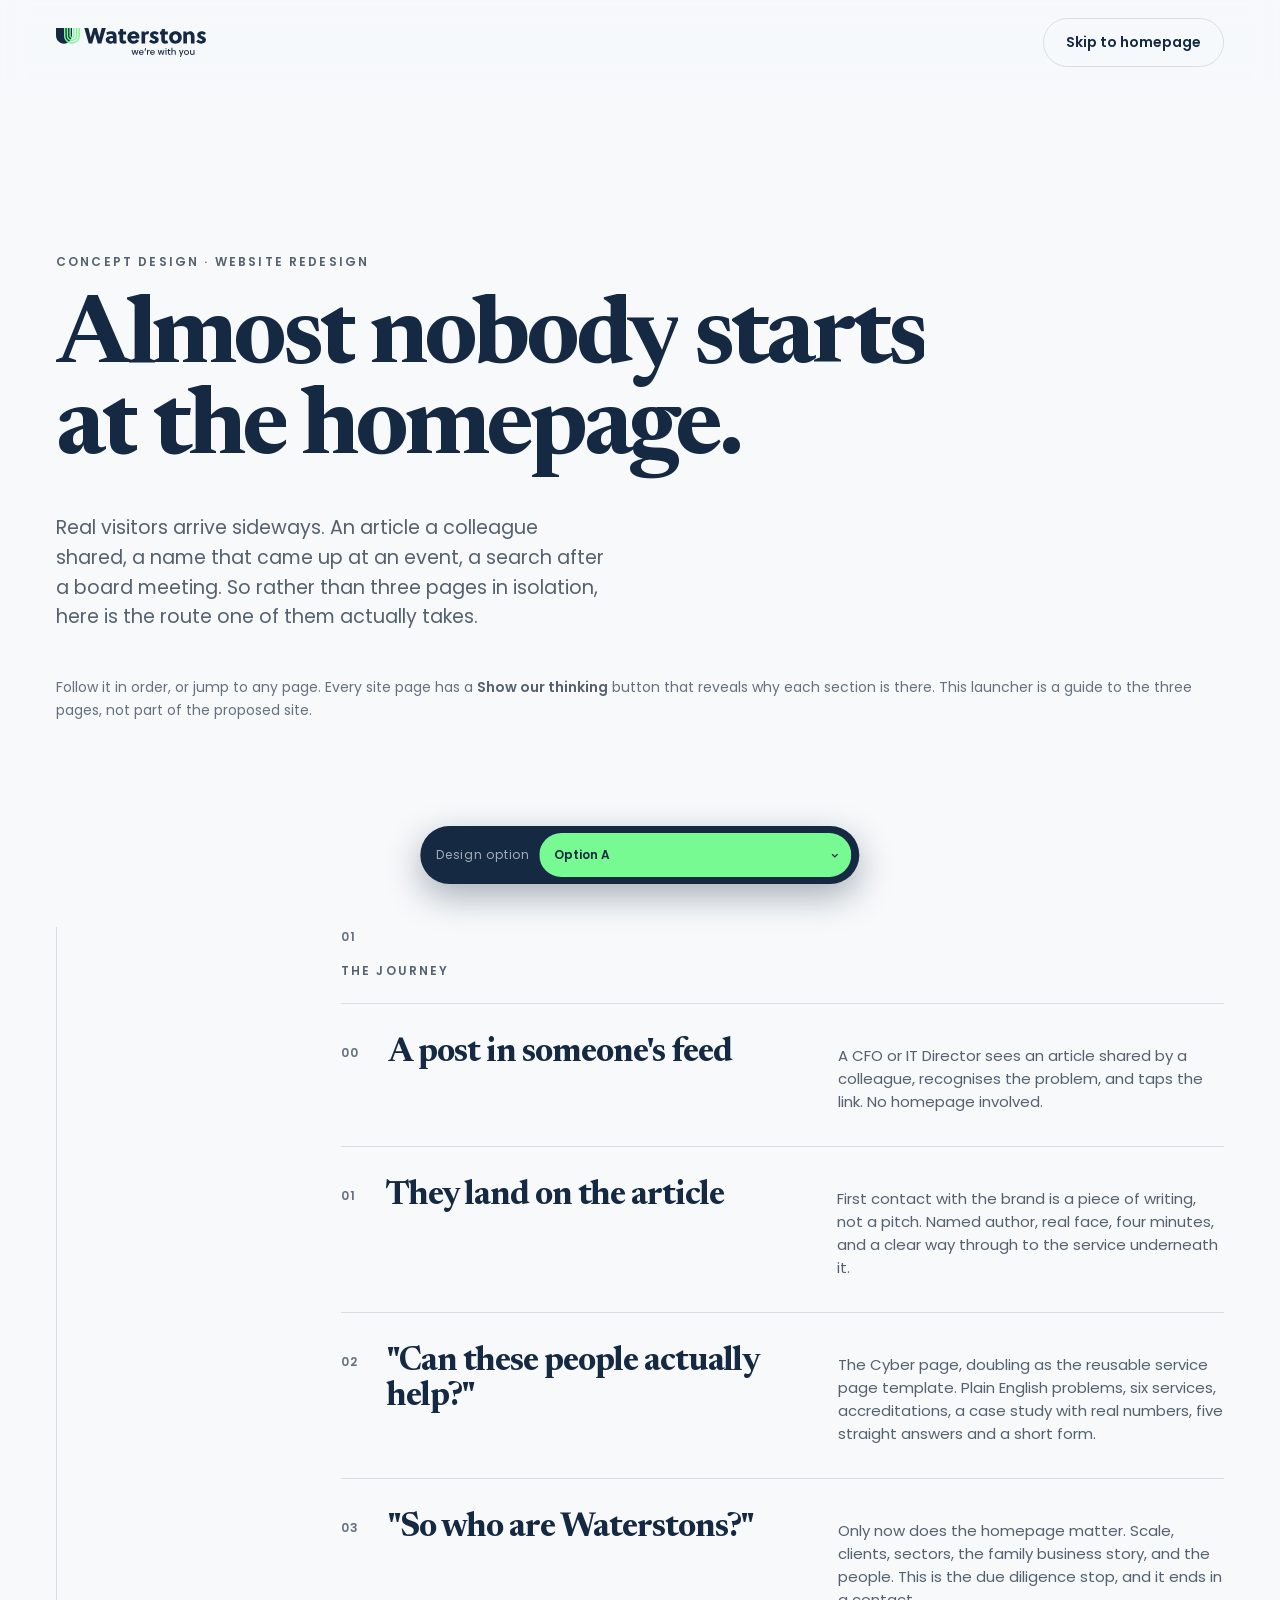
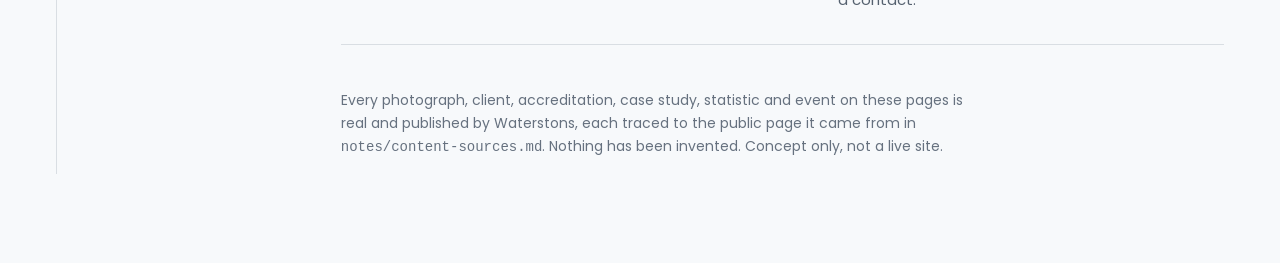
==== index.html @ 2a542367 "Waterstons website concept: two design options with a switcher An indicative concept for waterstons." ====
<!doctype html>
<html lang="en-GB">
<head>
<meta charset="utf-8">
<meta name="viewport" content="width=device-width, initial-scale=1, viewport-fit=cover">
<meta name="robots" content="noindex,nofollow">
<title>Waterstons concept: the visitor journey</title>
<link rel="preload" as="font" type="font/woff2" href="assets/fonts/newsreader-subset.woff2" crossorigin>
<link rel="preload" as="font" type="font/woff2" href="assets/fonts/poppins-400.woff2" crossorigin>
<link rel="stylesheet" href="assets/css/site.css">
<link rel="stylesheet" href="assets/css/switcher.css">
<link rel="icon" href="assets/brand/logo.svg" type="image/svg+xml">
</head>
<body>
<a class="w-skip" href="#main">Skip to the journey</a>

<header class="w-header">
  <div class="w-header__in">
    <span class="w-header__logo"><img src="assets/brand/logo.svg" alt="Waterstons" width="361" height="70"></span>
    <div class="w-header__tools" style="margin-left:auto">
      <a class="w-btn w-btn--ghost w-btn--sm" href="site/index.html"><span class="w-btn__l">Skip to homepage</span></a>
    </div>
  </div>
</header>

<main id="main">
<section class="w-hero">
  <div class="w-wrap">
    <span class="w-eyebrow w-rev">Concept design &middot; website redesign</span>
    <h1 data-words style="max-width:15ch">Almost nobody starts at the homepage.</h1>
    <p class="w-lead w-rev w-rev--d1">Real visitors arrive sideways. An article a colleague shared, a name that came up at an event, a search after a board meeting. So rather than three pages in isolation, here is the route one of them actually takes.</p>
    <p class="w-hero__note w-rev w-rev--d2">Follow it in order, or jump to any page. Every site page has a <b>Show our thinking</b> button that reveals why each section is there. This launcher is a guide to the three pages, not part of the proposed site.</p>
  </div>
</section>

<section class="w-sec w-sec--short">
  <div class="w-wrap">
    <div class="w-offset w-offset--wide">
      <div class="w-offset__rule"></div>
      <div class="w-offset__body">
        <span class="w-num w-rev">01</span>
        <span class="w-eyebrow w-rev">The journey</span>
        <ul class="w-steps" style="margin-top:12px">
          <li class="w-step">
            <a class="w-step__a" href="site/insights/rise-ai-assisted-subject-access-requests.html?journey=1">
              <span class="w-step__n">00</span>
              <span><span class="w-step__t">A post in someone's feed</span><span class="w-step__d">A CFO or IT Director sees an article shared by a colleague, recognises the problem, and taps the link. No homepage involved.</span></span>
            </a>
            <span class="w-step__go" aria-hidden="true"><span class="w-arrow" aria-hidden="true">&rarr;</span></span>
          </li>
          <li class="w-step">
            <a class="w-step__a" href="site/insights/rise-ai-assisted-subject-access-requests.html?journey=1">
              <span class="w-step__n">01</span>
              <span><span class="w-step__t">They land on the article</span><span class="w-step__d">First contact with the brand is a piece of writing, not a pitch. Named author, real face, four minutes, and a clear way through to the service underneath it.</span></span>
            </a>
            <span class="w-step__go" aria-hidden="true"><span class="w-arrow" aria-hidden="true">&rarr;</span></span>
          </li>
          <li class="w-step">
            <a class="w-step__a" href="site/services/cyber.html?journey=1">
              <span class="w-step__n">02</span>
              <span><span class="w-step__t">"Can these people actually help?"</span><span class="w-step__d">The Cyber page, doubling as the reusable service page template. Plain English problems, six services, accreditations, a case study with real numbers, five straight answers and a short form.</span></span>
            </a>
            <span class="w-step__go" aria-hidden="true"><span class="w-arrow" aria-hidden="true">&rarr;</span></span>
          </li>
          <li class="w-step">
            <a class="w-step__a" href="site/index.html?journey=1">
              <span class="w-step__n">03</span>
              <span><span class="w-step__t">"So who are Waterstons?"</span><span class="w-step__d">Only now does the homepage matter. Scale, clients, sectors, the family business story, and the people. This is the due diligence stop, and it ends in a contact.</span></span>
            </a>
            <span class="w-step__go" aria-hidden="true"><span class="w-arrow" aria-hidden="true">&rarr;</span></span>
          </li>
        </ul>
        <p style="margin-top:44px;font-size:14px;color:var(--ink-faint);max-width:70ch">Every photograph, client, accreditation, case study, statistic and event on these pages is real and published by Waterstons, each traced to the public page it came from in <code>notes/content-sources.md</code>. Nothing has been invented. Concept only, not a live site.</p>
      </div>
    </div>
  </div>
</section>
</main>
<script src="assets/js/site.js" defer></script>
<script src="assets/js/switcher.js" data-b-pages="/site/index.html /site/services/cyber.html" defer></script>
</body>
</html>
---- assets/css/site.css ----
/* ============================================================
   Waterstons concept. Design system.
   Structure: one paper ground held for most of the page, sections
   near full height with the content set against a hairline, numbered
   labels, very large display type, dark used once at the end.
   Palette and type are Waterstons.
   Naming: .w-<component>__<element>--<modifier>
   ============================================================ */

/* ---------- Fonts ---------- */
@font-face{font-family:"Poppins";src:url("../fonts/poppins-400.woff2") format("woff2");font-weight:400;font-style:normal;font-display:swap}
@font-face{font-family:"Poppins";src:url("../fonts/poppins-500.woff2") format("woff2");font-weight:500;font-style:normal;font-display:swap}
@font-face{font-family:"Poppins";src:url("../fonts/poppins-600.woff2") format("woff2");font-weight:600;font-style:normal;font-display:swap}
@font-face{font-family:"Poppins";src:url("../fonts/poppins-700.woff2") format("woff2");font-weight:700;font-style:normal;font-display:swap}
@font-face{font-family:"Newsreader";src:url("../fonts/newsreader-subset.woff2") format("woff2");font-weight:600 700;font-style:normal;font-display:swap}
@font-face{font-family:"Poppins Fallback";src:local("Arial"),local("Helvetica Neue"),local("Helvetica");
  size-adjust:105.6%;ascent-override:99.4%;descent-override:33.1%;line-gap-override:9.5%}
@font-face{font-family:"Newsreader Fallback";src:local("Times New Roman"),local("Georgia");
  size-adjust:95.1%;ascent-override:77.3%;descent-override:27.9%;line-gap-override:0%}

/* ---------- Tokens ---------- */
:root{
  --navy:#152943;
  --navy-deep:#0f1f34;
  --navy-card:#1b3455;
  --green:#78fa93;
  --paper:#f7f9fb;
  --white:#fff;
  --ink:#152943;
  --ink-mute:#55616f;
  --ink-faint:#66717f;   /* AA on paper at 4.70, the lightest tier that still passes */
  --on-dark:#c9d2dc;
  --on-dark-mute:#a3adb8;
  --rule:rgba(21,41,67,.13);
  --rule-light:rgba(247,249,251,.16);

  --font-display:"le-monde-livre-std","Newsreader","Newsreader Fallback",Georgia,serif;
  --font-body:"urbane","Poppins","Poppins Fallback",system-ui,-apple-system,sans-serif;

  --container:1360px;
  --gutter:clamp(1.5rem,4.5vw,56px);
  --ease:cubic-bezier(.16,1,.3,1);
  --shield:url("data:image/svg+xml,%3Csvg xmlns='http://www.w3.org/2000/svg' viewBox='0 0 181 181'%3E%3Cpath d='M0 0h181v90.5a90.5 90.5 0 0 1-181 0z' fill='%23000'/%3E%3C/svg%3E");
}

/* ---------- Base ---------- */
*,*::before,*::after{box-sizing:border-box}
html{-webkit-text-size-adjust:100%;scroll-behavior:smooth}
body{margin:0;background:var(--paper);color:var(--ink);font-family:var(--font-body);
  font-size:17px;line-height:1.65;font-weight:400;-webkit-font-smoothing:antialiased;
  overflow-x:hidden}
img,svg,video{max-width:100%;height:auto;display:block}
p{margin:0 0 1.1em}
a{color:inherit}
ul,ol{margin:0 0 1.1em;padding-left:1.1em}
li{margin-bottom:.35em}
:focus-visible{outline:2px solid var(--ink);outline-offset:3px;border-radius:2px}
.w-band--navy :focus-visible,.w-footer :focus-visible{outline-color:var(--green)}

.w-skip{position:absolute;left:0;top:0;transform:translateY(-130%);z-index:300;
  background:var(--navy);color:#fff;padding:.9rem 1.4rem;font-weight:600;text-decoration:none}
.w-skip:focus{transform:translateY(0)}

/* ---------- Type ---------- */
h1,h2,h3{font-family:var(--font-display);font-weight:700;margin:0 0 .5em}
.w-display,h1{font-size:clamp(3.2rem,7.6vw,7.6rem);line-height:.93;letter-spacing:-.042em}
h2{font-size:clamp(2rem,3.7vw,3.4rem);line-height:1.04;letter-spacing:-.032em}
h3{font-size:clamp(1.15rem,1.6vw,1.4rem);line-height:1.2;letter-spacing:-.018em}
.w-lead{font-size:1.2rem;line-height:1.55;color:var(--ink-mute);max-width:46ch}
.w-band--navy .w-lead,.w-footer .w-lead{color:var(--on-dark-mute)}

.w-eyebrow{display:block;font-family:var(--font-body);font-size:12px;font-weight:600;
  letter-spacing:.18em;text-transform:uppercase;color:var(--ink-mute);margin:0 0 22px}
.w-num{display:block;font-family:var(--font-body);font-size:12px;font-weight:600;
  letter-spacing:.14em;color:var(--ink-faint);margin:0 0 14px}
.w-band--navy .w-eyebrow{color:var(--green)}
.w-band--navy .w-num{color:var(--on-dark-mute)}

/* ---------- Layout ---------- */
.w-wrap{width:100%;max-width:var(--container);margin-inline:auto;
  padding-inline:var(--gutter)}
/* Every section is close to a full screen with its content vertically centred,
   which is where the calm comes from. */
.w-sec{position:relative;display:flex;flex-direction:column;justify-content:center;
  min-height:84vh;padding-block:72px}
.w-sec--short{min-height:0;padding-block:clamp(3.5rem,7vw,6rem)}
.w-band--navy{background:var(--navy);color:var(--white)}
.w-band--navy h1,.w-band--navy h2,.w-band--navy h3{color:var(--white)}

/* content sits right of a hairline, the left column stays empty on purpose */
.w-offset{display:grid;grid-template-columns:minmax(0,1fr);gap:0}
.w-offset__body{max-width:62ch}
@media (min-width:1000px){
  .w-offset{grid-template-columns:minmax(0,.42fr) minmax(0,.58fr)}
  /* sections carrying a list or a table need more measure to breathe */
  .w-offset--wide{grid-template-columns:minmax(0,.2fr) minmax(0,.8fr)}
  .w-offset--wide .w-offset__body{max-width:none}
  .w-offset__rule{border-left:1px solid var(--rule)}
  .w-band--navy .w-offset__rule{border-left-color:var(--rule-light)}
  .w-offset__body{padding-left:clamp(2rem,4vw,64px)}
}
.w-rule{border:0;border-top:1px solid var(--rule);margin:0}
.w-band--navy .w-rule{border-top-color:var(--rule-light)}

/* ---------- Header ---------- */
.w-header{position:sticky;top:0;z-index:100;background:rgba(247,249,251,.9);
  backdrop-filter:saturate(180%) blur(12px);border-bottom:1px solid transparent;
  transition:border-color .3s var(--ease)}
.w-header.is-stuck{border-bottom-color:var(--rule)}
.w-header__in{max-width:var(--container);margin-inline:auto;padding:18px var(--gutter);
  display:flex;align-items:center;gap:clamp(1rem,3vw,2.5rem)}
.w-header__logo{flex:none;width:150px;display:flex;align-items:center;min-height:44px}
.w-nav{display:flex;align-items:center;gap:clamp(1rem,2vw,1.9rem);margin-left:auto}
.w-nav__link{position:relative;font-size:15px;font-weight:500;text-decoration:none;
  padding:.35rem 0;white-space:nowrap;color:var(--ink-mute);transition:color .3s var(--ease)}
.w-nav__link:hover,.w-nav__link[aria-current="page"]{color:var(--ink)}
.w-header__tools{display:flex;align-items:center;gap:.4rem;flex:none}
.w-icon{display:inline-flex;align-items:center;justify-content:center;gap:.3rem;
  min-width:44px;min-height:44px;padding:0 .6rem;border-radius:999px;cursor:pointer;
  border:1px solid transparent;background:transparent;font:inherit;font-size:14px;
  font-weight:500;color:var(--ink-mute);transition:color .25s var(--ease)}
.w-icon:hover{color:var(--ink)}

/* ---------- Buttons ---------- */
.w-btn{position:relative;display:inline-flex;align-items:center;gap:10px;
  padding:15px 28px;min-height:52px;border-radius:999px;border:1px solid transparent;
  font-family:var(--font-body);font-size:15px;font-weight:600;text-decoration:none;
  cursor:pointer;white-space:nowrap;overflow:hidden;isolation:isolate;will-change:transform;
  transition:color .35s var(--ease),border-color .35s var(--ease),transform .4s var(--ease)}
.w-btn .w-btn__l{position:relative;z-index:1;display:inline-flex;align-items:center;gap:10px}
.w-btn::before{content:"";position:absolute;inset:0;z-index:0;transform:scaleY(0);
  transform-origin:bottom;transition:transform .45s var(--ease)}
.w-btn:hover::before{transform:scaleY(1);transform-origin:top}
.w-btn--primary{background:var(--navy);color:#fff}
.w-btn--primary::before{background:var(--green)}
.w-btn--primary:hover{color:var(--navy)}
.w-btn--green{background:var(--green);color:var(--navy)}
.w-btn--green::before{background:var(--white)}
.w-btn--ghost{background:transparent;border-color:var(--rule);color:var(--ink)}
.w-btn--ghost:hover{border-color:var(--ink)}
.w-band--navy .w-btn--ghost{border-color:var(--rule-light);color:#fff}
.w-band--navy .w-btn--ghost:hover{border-color:#fff}
.w-btn--sm{min-height:44px;padding:12px 22px;font-size:14px}
.w-btn .w-arrow{transition:transform .35s var(--ease)}
.w-btn:hover .w-arrow{transform:translateX(4px)}

.w-link{position:relative;display:inline-flex;align-items:center;gap:8px;min-height:24px;
  font-weight:600;font-size:15px;text-decoration:none;padding-bottom:3px;
  border-bottom:1px solid var(--rule);transition:border-color .35s var(--ease)}
.w-link:hover{border-bottom-color:var(--ink)}
.w-band--navy .w-link{border-bottom-color:var(--rule-light)}
.w-band--navy .w-link:hover{border-bottom-color:var(--green)}
.w-link svg{transition:transform .35s var(--ease)}
.w-link:hover svg{transform:translateX(4px)}

/* ---------- Hero ---------- */
.w-hero{position:relative;padding-top:clamp(84px,13vw,170px);padding-bottom:clamp(60px,9vw,120px)}
.w-hero h1{margin-bottom:38px;max-width:18ch}
/* the rotating line sets its own measure, so it is never clipped mid phrase */
.w-hero h1:has(.w-rot){max-width:none}
.w-hero .w-lead{margin-bottom:34px}
.w-hero__ctas{display:flex;flex-wrap:wrap;gap:12px}
.w-hero__note{margin:44px 0 0;font-size:14px;color:var(--ink-faint)}
.w-hero__note b{font-weight:600;color:var(--ink-mute)}

/* ---------- Media ---------- */
.w-media img{width:100%;object-fit:cover}
.w-media--wide img{aspect-ratio:21/9}
.w-media--4x3 img{aspect-ratio:4/3}
.w-media--16x9 img{aspect-ratio:16/9}
.w-shield img{aspect-ratio:1;-webkit-mask-image:var(--shield);mask-image:var(--shield);
  -webkit-mask-size:contain;mask-size:contain;-webkit-mask-repeat:no-repeat;
  mask-repeat:no-repeat;-webkit-mask-position:center;mask-position:center}

/* ---------- Data rows, the list pattern ---------- */
.w-rows{width:100%;border-collapse:collapse;table-layout:fixed}
@media (max-width:699px){
  /* a three column table is the wrong shape on a phone, so each row stacks */
  .w-rows,.w-rows tbody,.w-rows tr,.w-rows td{display:block;width:100%}
  .w-rows thead{position:absolute;width:1px;height:1px;overflow:hidden;clip:rect(0 0 0 0)}
  .w-rows tr{border-top:1px solid var(--rule);padding:18px 0}
  .w-rows td{border:0;padding:0 0 6px}
  .w-rows td:last-child{padding-bottom:0}
}
.w-rows__head{font-size:11px;font-weight:600;letter-spacing:.16em;text-transform:uppercase;
  color:var(--ink-faint);text-align:left;padding:0 20px 14px 0;font-family:var(--font-body)}
.w-rows td{padding:20px 20px 20px 0;border-top:1px solid var(--rule);vertical-align:top;
  font-size:15px;line-height:1.45}
.w-rows__k{font-weight:600}
.w-rows__a{color:var(--ink-mute)}
.w-band--navy .w-rows td{border-top-color:var(--rule-light)}
.w-band--navy .w-rows__a{color:var(--on-dark-mute)}
.w-band--navy .w-rows__head{color:var(--on-dark-mute)}

/* ---------- Editorial list ---------- */
.w-list{list-style:none;margin:0;padding:0;border-top:1px solid var(--rule)}
.w-list__row{position:relative;margin:0;border-bottom:1px solid var(--rule)}
.w-list__a{display:grid;grid-template-columns:auto minmax(0,1fr);gap:4px 28px;
  align-items:start;padding:30px 0;text-decoration:none;
  transition:padding-left .55s var(--ease)}
.w-list__row:hover .w-list__a{padding-left:14px}
.w-list__n{font-family:var(--font-body);font-size:12px;font-weight:600;letter-spacing:.14em;
  color:var(--ink-faint);padding-top:.7em}
.w-list__t{display:block;font-family:var(--font-display);font-weight:700;
  font-size:clamp(1.4rem,2.6vw,2.1rem);line-height:1.08;letter-spacing:-.03em;margin:0}
.w-list__d{display:block;font-size:15px;line-height:1.55;color:var(--ink-mute);
  max-width:56ch;margin:10px 0 0}
.w-list__go{position:absolute;right:0;top:50%;transform:translateY(-50%) translateX(-6px);
  opacity:0;transition:opacity .35s var(--ease),transform .45s var(--ease);color:var(--ink-mute)}
.w-list__row:hover .w-list__go{opacity:1;transform:translateY(-50%)}
@media (min-width:1000px){
  .w-list__a > span:last-child{display:grid;grid-template-columns:minmax(0,1fr) minmax(0,1fr);
    gap:0 clamp(2.5rem,5vw,72px);align-items:baseline}
  .w-list__d{margin-top:0}
}

/* ---------- Stats ---------- */
.w-stats{display:grid;grid-template-columns:repeat(2,1fr);gap:36px 28px;
  border-top:1px solid var(--rule);padding-top:34px}
.w-band--navy .w-stats{border-top-color:var(--rule-light)}
.w-stat__n{display:block;font-family:var(--font-display);font-weight:700;line-height:.9;
  font-size:clamp(2.4rem,4.4vw,3.6rem);letter-spacing:-.04em;margin-bottom:10px;
  font-variant-numeric:tabular-nums}
.w-stat__l{font-size:14px;line-height:1.45;color:var(--ink-mute);margin:0;max-width:26ch}
.w-band--navy .w-stat__l{color:var(--on-dark-mute)}

/* ---------- Cards ---------- */
.w-cards{display:grid;gap:1px;grid-template-columns:1fr;list-style:none;margin:0;padding:0;
  border-top:1px solid var(--rule)}
.w-card{position:relative;margin:0;padding:30px 0;border-bottom:1px solid var(--rule);
  display:flex;flex-direction:column;gap:8px;transition:padding-left .55s var(--ease)}
.w-card:hover{padding-left:14px}
.w-card p{color:var(--ink-mute);margin:0;font-size:15px;line-height:1.55}
.w-card__tag{font-size:11px;font-weight:600;letter-spacing:.16em;text-transform:uppercase;
  color:var(--ink-faint)}
.w-card__a{text-decoration:none}
.w-card__a::after{content:"";position:absolute;inset:0}
.w-card__foot{margin-top:6px}
.w-band--navy .w-cards,.w-band--navy .w-card{border-color:var(--rule-light)}
.w-band--navy .w-card p{color:var(--on-dark-mute)}
.w-band--navy .w-card__tag{color:var(--green)}
@media (min-width:860px){
  .w-cards--3{grid-template-columns:repeat(3,1fr);gap:0 clamp(1.5rem,3vw,40px);border-top:0}
  .w-cards--3 .w-card{border-top:1px solid var(--rule);border-bottom:0;padding:26px 0 0}
  .w-cards--3 .w-card:hover{padding-left:0}
  .w-band--navy .w-cards--3 .w-card{border-top-color:var(--rule-light)}
}

/* ---------- Quote ---------- */
.w-quote{margin:0}
.w-quote__t{font-family:var(--font-display);font-weight:700;letter-spacing:-.03em;
  font-size:clamp(1.5rem,3.1vw,2.6rem);line-height:1.12;margin:0 0 26px}
.w-quote__c{font-style:normal;font-size:14px;line-height:1.5}
.w-quote__c b{display:block;font-weight:600;font-size:15px}
.w-quote__c span{color:var(--ink-mute)}
.w-band--navy .w-quote__c span{color:var(--on-dark-mute)}

/* ---------- Logos ---------- */
.w-logos{display:grid;grid-template-columns:repeat(3,1fr);gap:28px 32px;align-items:center;
  list-style:none;margin:0;padding:0}
.w-logos li{margin:0}
.w-logos img{width:auto;height:auto;max-height:34px;max-width:100%;object-fit:contain;
  opacity:.62;transition:opacity .35s var(--ease)}
.w-logos li:hover img{opacity:1}
@media (min-width:860px){.w-logos{grid-template-columns:repeat(5,1fr)}}
.w-band--navy .w-logos img{background:#fff;padding:9px 14px;border-radius:6px;
  box-sizing:content-box;opacity:.92;max-height:26px}

/* ---------- Accreditations ---------- */
.w-accs{display:grid;gap:1px;grid-template-columns:repeat(2,1fr);list-style:none;margin:0;
  padding:0;background:var(--rule);border:1px solid var(--rule)}
.w-accs li{margin:0;background:var(--paper)}
.w-accs img{width:100%;height:auto;aspect-ratio:300/180;object-fit:contain;mix-blend-mode:multiply}
@media (min-width:640px){.w-accs{grid-template-columns:repeat(3,1fr)}}
@media (min-width:1000px){.w-accs{grid-template-columns:repeat(5,1fr)}}

/* ---------- Video facade ---------- */
.w-video{position:relative;overflow:hidden;background:var(--navy)}
.w-video img{width:100%;aspect-ratio:16/9;object-fit:cover;transition:transform .9s var(--ease)}
.w-video:hover img{transform:scale(1.03)}
.w-video__b{position:absolute;inset:0;display:flex;flex-direction:column;align-items:center;
  justify-content:center;gap:14px;border:0;cursor:pointer;color:#fff;font:inherit;
  font-weight:600;font-size:15px;text-align:center;padding:24px;
  background:linear-gradient(180deg,rgba(15,31,52,.1),rgba(15,31,52,.55))}
.w-video__p{width:66px;height:66px;border-radius:50%;background:var(--green);display:grid;
  place-items:center;transition:transform .45s var(--ease)}
.w-video__b:hover .w-video__p{transform:scale(1.08)}
.w-video__p svg{fill:var(--navy);margin-left:3px}
.w-video__m{font-size:13px;font-weight:400;opacity:.9}

/* ---------- Accordion ---------- */
.w-acc{border-top:1px solid var(--rule)}
.w-acc__i{border-bottom:1px solid var(--rule)}
.w-acc__b{display:flex;align-items:flex-start;justify-content:space-between;gap:24px;
  width:100%;min-height:52px;padding:26px 0;background:none;border:0;cursor:pointer;
  font-family:var(--font-display);font-weight:700;letter-spacing:-.022em;
  font-size:clamp(1.05rem,1.7vw,1.35rem);line-height:1.25;color:inherit;text-align:left;
  transition:color .3s var(--ease)}
.w-acc__b:hover{color:var(--ink-mute)}
.w-acc__ic{flex:none;width:26px;height:26px;border-radius:50%;border:1px solid var(--rule);
  display:grid;place-items:center;margin-top:2px;transition:transform .45s var(--ease),
  background-color .3s var(--ease),border-color .3s var(--ease)}
.w-acc__b:hover .w-acc__ic{background:var(--green);border-color:var(--green)}
.w-acc__b[aria-expanded="true"] .w-acc__ic{transform:rotate(135deg);background:var(--green);
  border-color:var(--green)}
.w-acc__ic svg{stroke:var(--ink);stroke-width:2}
.w-acc__p{padding:0 0 26px;max-width:66ch;color:var(--ink-mute);font-size:15px;line-height:1.65}
.w-acc__p p:last-child{margin-bottom:0}
.w-acc__p[hidden]{display:none}

/* ---------- Tabs ---------- */
.w-tabs{display:flex;flex-wrap:wrap;gap:8px;list-style:none;margin:0 0 34px;padding:0}
.w-tab{min-height:44px;padding:11px 20px;border-radius:999px;cursor:pointer;
  border:1px solid var(--rule);background:transparent;color:var(--ink-mute);font:inherit;
  font-size:14px;font-weight:500;transition:color .3s var(--ease),border-color .3s var(--ease)}
.w-tab:hover{color:var(--ink);border-color:var(--ink)}
.w-tab[aria-selected="true"]{background:var(--navy);color:#fff;border-color:var(--navy)}
.w-tabp[hidden]{display:none}
.w-tabp{font-size:1.15rem;line-height:1.55;max-width:56ch;color:var(--ink-mute)}

/* ---------- Forms ---------- */
.w-form{display:grid;gap:18px;max-width:520px}
.w-row{display:grid;gap:18px;grid-template-columns:1fr}
.w-field{display:flex;flex-direction:column;gap:8px}
.w-field label{font-size:12px;font-weight:600;letter-spacing:.1em;text-transform:uppercase;
  color:var(--ink-mute)}
.w-field input,.w-field textarea{font:inherit;font-size:16px;padding:14px 0;min-height:50px;
  border:0;border-bottom:1px solid var(--rule);background:transparent;color:var(--ink);
  border-radius:0;transition:border-color .3s var(--ease)}
.w-field input:focus-visible,.w-field textarea:focus-visible{outline:2px solid var(--ink);
  outline-offset:3px;border-bottom-color:var(--ink)}
.w-band--navy .w-field input:focus-visible,.w-band--navy .w-field textarea:focus-visible{outline-color:var(--green)}
.w-field textarea{min-height:110px;resize:vertical}
.w-hint,.w-note{font-size:13px;color:var(--ink-faint);margin:0}
.w-hp{position:absolute;left:-9999px;width:1px;height:1px;overflow:hidden}
.w-topics{display:flex;flex-wrap:wrap;gap:8px;margin:0;padding:0;border:0}
.w-topics legend{font-size:12px;font-weight:600;letter-spacing:.1em;text-transform:uppercase;
  color:var(--ink-mute);margin-bottom:12px;padding:0}
.w-topic{position:relative}
.w-topic input{position:absolute;opacity:0;width:100%;height:100%;margin:0;cursor:pointer}
.w-topic span{display:inline-flex;align-items:center;min-height:44px;padding:10px 18px;
  border:1px solid var(--rule);border-radius:999px;font-size:14px;
  transition:background-color .25s var(--ease),border-color .25s var(--ease)}
.w-topic input:checked + span{background:var(--navy);color:#fff;border-color:var(--navy)}
.w-topic input:focus-visible + span{outline:2px solid var(--green);outline-offset:3px}
.w-band--navy .w-field input,.w-band--navy .w-field textarea{color:#fff;
  border-bottom-color:var(--rule-light)}
.w-band--navy .w-field input:focus,.w-band--navy .w-field textarea:focus{border-bottom-color:var(--green)}
.w-band--navy .w-field label,.w-band--navy .w-topics legend{color:var(--on-dark-mute)}
.w-band--navy .w-hint,.w-band--navy .w-note{color:var(--on-dark-mute)}
.w-band--navy .w-topic span{border-color:var(--rule-light)}
.w-band--navy .w-topic input:checked + span{background:var(--green);color:var(--navy);
  border-color:var(--green)}

/* ---------- Breadcrumb and article ---------- */
.w-crumb{font-size:13px;color:var(--ink-faint);padding-block:20px}
.w-crumb ol{display:flex;flex-wrap:wrap;gap:8px;list-style:none;margin:0;padding:0}
.w-crumb li::after{content:"/";margin-left:8px;color:var(--rule)}
.w-crumb li:last-child::after{content:none}
.w-crumb a{color:var(--ink-faint);text-decoration:none;display:inline-flex;align-items:center;min-height:24px}
.w-crumb a:hover{color:var(--ink)}

.w-article{max-width:66ch}
.w-article p,.w-article ul{font-size:1.08rem;line-height:1.72;color:var(--ink-mute)}
.w-article h2{font-size:clamp(1.5rem,2.6vw,2rem);margin-top:1.9em;margin-bottom:.55em;color:var(--ink)}
.w-meta{display:flex;flex-wrap:wrap;align-items:center;gap:20px 34px;padding:24px 0;
  border-block:1px solid var(--rule)}
.w-author{display:flex;align-items:center;gap:14px}
.w-author img{width:46px;height:46px;border-radius:50%;flex:none}
.w-author b{display:block;font-size:15px;font-weight:600}
.w-author span{font-size:13px;color:var(--ink-faint)}
.w-facts{display:flex;gap:20px;font-size:13px;color:var(--ink-faint);align-items:center;
  flex-wrap:wrap;margin-left:auto}
.w-share{display:flex;gap:6px}
.w-share a{display:grid;place-items:center;width:44px;height:44px;border-radius:50%;
  border:1px solid var(--rule);color:var(--ink-mute);transition:color .3s var(--ease),border-color .3s var(--ease)}
.w-share a:hover{color:var(--ink);border-color:var(--ink)}
.w-pull{margin:2.2em 0;padding:0;border:0}
.w-pull p{font-family:var(--font-display);font-weight:700;letter-spacing:-.03em;
  font-size:clamp(1.4rem,2.6vw,2rem);line-height:1.15;margin:0;color:var(--ink)}
.w-inline{margin:2.6em 0;padding:34px 0;border-block:1px solid var(--rule)}
.w-inline h3{margin-bottom:10px;color:var(--ink)}
.w-inline p{font-size:15px;margin-bottom:22px}

/* ---------- Footer ---------- */
.w-footer{background:var(--navy);color:#fff;padding-block:clamp(56px,8vw,92px) 34px}
.w-footer a{color:#fff}
.w-footer__top{display:grid;gap:44px;grid-template-columns:1fr;
  padding-bottom:48px;border-bottom:1px solid var(--rule-light)}
.w-footer__logo{width:150px}
.w-footer__cols{display:grid;gap:32px;grid-template-columns:repeat(2,1fr);padding-top:48px}
.w-footer__cols h3{font-family:var(--font-body);font-size:11px;font-weight:600;
  letter-spacing:.18em;text-transform:uppercase;color:var(--on-dark-mute);margin-bottom:18px}
.w-footer__cols ul{list-style:none;margin:0;padding:0;display:grid;gap:10px}
.w-footer__cols a{font-size:15px;text-decoration:none;display:inline-flex;align-items:center;
  min-height:24px;color:var(--on-dark);transition:color .3s var(--ease)}
.w-footer__cols a:hover{color:#fff}
.w-clist{display:grid;gap:8px;font-size:15px;margin:0;padding:0;list-style:none}
.w-clist b{font-weight:600}
.w-clist a,.w-clist span{color:var(--on-dark-mute);text-decoration:none;
  display:inline-flex;align-items:center;min-height:24px}
.w-clist a:hover{color:#fff}
.w-legal{margin-top:38px;font-size:13px;color:var(--on-dark-mute)}
.w-legal p{margin-bottom:4px}

/* ---------- Search overlay ---------- */
.w-search{position:fixed;inset:0;z-index:200;background:rgba(21,41,67,.55);
  backdrop-filter:blur(4px);display:grid;align-items:start;justify-items:center;
  padding:clamp(1rem,6vh,5rem) var(--gutter);overflow-y:auto}
.w-search[hidden]{display:none}
.w-search__p{background:var(--paper);width:100%;max-width:820px;padding:clamp(24px,3vw,40px)}
.w-search__f{display:flex;align-items:center;gap:14px;border-bottom:1px solid var(--ink);
  padding-bottom:16px;margin-bottom:26px}
.w-search__f input{flex:1;border:0;font:inherit;font-family:var(--font-display);font-weight:700;
  font-size:clamp(1.3rem,2.6vw,1.8rem);letter-spacing:-.03em;color:var(--ink);background:none;padding:2px 0}
.w-search__f input:focus{outline:none}
.w-search__f input[type="search"]::-webkit-search-cancel-button{-webkit-appearance:none;appearance:none}
.w-chips{display:flex;flex-wrap:wrap;gap:7px;margin-bottom:30px}
.w-chip{min-height:36px;display:inline-flex;align-items:center;padding:8px 16px;
  border-radius:999px;border:1px solid var(--rule);background:transparent;font:inherit;
  font-size:13px;cursor:pointer;color:var(--ink-mute)}
.w-chip[aria-pressed="true"]{background:var(--navy);color:#fff;border-color:var(--navy)}
.w-sg{margin-bottom:28px}
.w-sg h3{font-family:var(--font-body);font-size:11px;font-weight:600;letter-spacing:.18em;
  text-transform:uppercase;color:var(--ink-faint);margin-bottom:14px}
.w-sr{list-style:none;margin:0;padding:0;display:grid;gap:0}
.w-sr a{display:flex;flex-direction:column;justify-content:center;gap:3px;min-height:24px;
  padding:14px 0;border-top:1px solid var(--rule);text-decoration:none}
.w-sr li:first-child a{border-top:0}
.w-sr b{font-family:var(--font-display);font-size:1.05rem;font-weight:700;letter-spacing:-.02em}
.w-sr span{font-size:14px;color:var(--ink-mute)}
.w-sfoot{border-top:1px solid var(--rule);padding-top:16px;font-size:13px;color:var(--ink-faint)}

/* ---------- Presentation aids ---------- */
.w-journey{position:fixed;left:50%;transform:translateX(-50%);bottom:18px;z-index:150;
  display:none;align-items:center;gap:14px;background:var(--navy);color:#fff;
  border-radius:999px;padding:7px 8px 7px 20px;font-size:13px;
  box-shadow:0 12px 34px rgba(15,31,52,.28);max-width:calc(100% - 2rem)}
.w-journey[data-on="1"]{display:flex}
.w-journey b{font-weight:600;white-space:nowrap}
.w-journey a{min-height:36px;display:inline-flex;align-items:center;gap:7px;
  background:var(--green);color:var(--navy);text-decoration:none;font-weight:600;
  padding:7px 16px;border-radius:999px;white-space:nowrap}
.w-tt{position:fixed;right:18px;bottom:18px;z-index:150;display:inline-flex;align-items:center;
  gap:9px;min-height:40px;padding:9px 18px;border-radius:999px;cursor:pointer;
  background:var(--navy);color:#fff;border:0;font:inherit;font-size:13px;font-weight:600;
  box-shadow:0 10px 26px rgba(15,31,52,.22)}
.w-tt__d{width:6px;height:6px;border-radius:50%;background:var(--on-dark-mute)}
.w-tt[aria-pressed="true"] .w-tt__d{background:var(--green)}
.w-think{display:none}
body[data-thinking="on"] .w-think{display:block}
.w-think{position:absolute;z-index:90;top:24px;right:24px;max-width:290px;
  background:var(--navy);color:#fff;padding:18px 20px;font-size:13px;line-height:1.5;
  box-shadow:0 18px 40px rgba(15,31,52,.3);border-left:2px solid var(--green)}
.w-think b{display:block;font-size:11px;letter-spacing:.14em;color:var(--green);margin-bottom:8px}
.w-think p{margin:0;color:var(--on-dark)}

/* ---------- Motion ---------- */
.w-progress{position:fixed;top:0;left:0;right:0;height:2px;z-index:200;transform-origin:0 50%;
  transform:scaleX(0);background:var(--green);pointer-events:none}
@supports (animation-timeline: scroll()){
  .w-progress{animation:w-prog linear both;animation-timeline:scroll(root block)}
  @keyframes w-prog{from{transform:scaleX(0)}to{transform:scaleX(1)}}
}
.w-lines span{display:block;overflow:hidden;padding-bottom:.045em;margin-bottom:-.045em}
.w-lines i{display:block;font-style:inherit;transform:translate3d(0,106%,0);
  transition:transform 1s var(--ease);will-change:transform}
.w-lines.is-in i{transform:none}
.w-lines.is-in span:nth-child(2) i{transition-delay:.07s}
.w-lines.is-in span:nth-child(3) i{transition-delay:.14s}
.w-lines.is-in span:nth-child(4) i{transition-delay:.21s}

/* opacity switches discretely, only the transform eases, so text is never
   rendered semi transparent for an auditor or a reader */
.w-rev{opacity:0;transform:translate3d(0,24px,0);transition:transform .85s var(--ease)}
.w-rev.is-in{opacity:1;transform:none}
.w-rev--d1{transition-delay:.07s}.w-rev--d2{transition-delay:.14s}.w-rev--d3{transition-delay:.21s}
.is-instant,.is-instant *{transition:none !important;animation:none !important}

.w-wipe > *{clip-path:inset(0 0 100% 0)}
.w-wipe.is-in > *{clip-path:inset(0 0 0 0);transition:clip-path 1.1s var(--ease)}
.w-wipe img{transform:scale(1.05);transition:transform 1.6s var(--ease)}
.w-wipe.is-in img{transform:scale(1)}

.w-list .w-list__row,.w-cards .w-card,.w-stats > div{opacity:0;transform:translate3d(0,20px,0);
  transition:transform .8s var(--ease)}
.w-list.is-in .w-list__row,.w-cards.is-in .w-card,.w-stats.is-in > div{opacity:1;transform:none}
.w-list.is-in .w-list__row:nth-child(2),.w-cards.is-in .w-card:nth-child(2),
.w-stats.is-in > div:nth-child(2){transition-delay:.06s}
.w-list.is-in .w-list__row:nth-child(3),.w-cards.is-in .w-card:nth-child(3),
.w-stats.is-in > div:nth-child(3){transition-delay:.12s}
.w-list.is-in .w-list__row:nth-child(4),.w-stats.is-in > div:nth-child(4){transition-delay:.18s}
.w-list.is-in .w-list__row:nth-child(5){transition-delay:.24s}
.w-list.is-in .w-list__row:nth-child(6){transition-delay:.3s}

/* the pointer preview, cut into the logo silhouette */
.w-peek{position:fixed;z-index:60;width:230px;aspect-ratio:1;pointer-events:none;opacity:0;
  transform:translate3d(-50%,-50%,0) scale(.92);
  transition:opacity .3s ease,transform .5s var(--ease);
  filter:drop-shadow(0 18px 40px rgba(15,31,52,.3))}
.w-peek.is-on{opacity:1;transform:translate3d(-50%,-50%,0) scale(1)}
.w-peek img{width:100%;height:100%;object-fit:cover;
  -webkit-mask-image:var(--shield);mask-image:var(--shield);-webkit-mask-size:contain;
  mask-size:contain;-webkit-mask-repeat:no-repeat;mask-repeat:no-repeat;
  -webkit-mask-position:center;mask-position:center}

.w-curtain{position:fixed;inset:0;z-index:400;pointer-events:none}
.w-curtain__shape{position:absolute;left:50%;top:50%;width:240px;height:240px;
  margin:-120px 0 0 -120px;background:var(--navy);
  -webkit-mask-image:var(--shield);mask-image:var(--shield);-webkit-mask-size:contain;
  mask-size:contain;-webkit-mask-repeat:no-repeat;mask-repeat:no-repeat;
  -webkit-mask-position:center;mask-position:center;transform:scale(0);will-change:transform}
.w-curtain.is-in .w-curtain__shape{animation:w-grow .58s cubic-bezier(.65,0,.35,1) forwards}
.w-curtain.is-out .w-curtain__shape{animation:w-shrink .68s var(--ease) forwards}
@keyframes w-grow{from{transform:scale(0)}to{transform:scale(var(--cover,14))}}
@keyframes w-shrink{from{transform:scale(var(--cover,14))}to{transform:scale(0)}}

.w-sr-only{position:absolute;width:1px;height:1px;padding:0;margin:-1px;overflow:hidden;
  clip:rect(0 0 0 0);white-space:nowrap;border:0}

/* ---------- Responsive ---------- */
@media (min-width:640px){
  .w-row{grid-template-columns:1fr 1fr}
  .w-stats{grid-template-columns:repeat(4,1fr)}
}
@media (min-width:1000px){
  .w-footer__top{grid-template-columns:1.1fr 1fr 1fr}
  .w-footer__cols{grid-template-columns:repeat(4,1fr)}
}
@media (max-width:999px){
  .w-nav{display:none}
  .w-think{position:static;max-width:none;margin:22px 0 0}
  .w-sec{min-height:0;padding-block:clamp(3.5rem,10vw,5rem)}
}
@media (max-width:639px){
  /* long button labels must be allowed to wrap rather than push the page wide */
  .w-btn{white-space:normal;text-align:left}
  .w-btn .w-btn__l{flex-wrap:wrap}
  .w-header__in{gap:.5rem;padding-inline:1.25rem}
  .w-header__logo{width:118px}
  .w-header__tools{gap:.2rem}
  .w-icon{min-width:42px;padding:0 .45rem;font-size:13px}
  .w-btn--sm{padding:10px 16px;font-size:13px}
  .w-hero__ctas{flex-direction:column;align-items:stretch}
  .w-hero__ctas .w-btn{justify-content:center}
  .w-facts{margin-left:0;width:100%}
  .w-tt{right:12px;bottom:70px;font-size:12px}
  .w-peek{display:none}
}

@media (prefers-reduced-motion:reduce){
  html{scroll-behavior:auto}
  *,*::before,*::after{animation-duration:.001ms !important;animation-iteration-count:1 !important;
    transition-duration:.001ms !important}
  .w-rev,.w-list .w-list__row,.w-cards .w-card,.w-stats > div{opacity:1 !important;transform:none !important}
  .w-lines i{transform:none}
  .w-wipe > *{clip-path:none !important}
  .w-wipe img{transform:none}
  .w-curtain,.w-peek,.w-progress{display:none !important}
}
@media print{.w-header,.w-journey,.w-tt,.w-search,.w-progress{display:none}body{font-size:11pt}}

/* ---------- Journey launcher. A guide, not part of the site. -------- */
.w-steps{list-style:none;margin:0;padding:0;border-top:1px solid var(--rule)}
.w-step{position:relative;margin:0;border-bottom:1px solid var(--rule);
  transition:padding-left .55s var(--ease)}
.w-step:hover{padding-left:14px}
.w-step__a{display:grid;grid-template-columns:auto minmax(0,1fr);gap:6px 28px;
  align-items:start;padding:32px 0;text-decoration:none}
.w-step__n{font-family:var(--font-body);font-size:12px;font-weight:600;letter-spacing:.14em;
  color:var(--ink-faint);padding-top:.6em}
.w-step__t{display:block;font-family:var(--font-display);font-weight:700;
  font-size:clamp(1.4rem,2.6vw,2.1rem);line-height:1.08;letter-spacing:-.03em;margin:0}
.w-step__d{display:block;font-size:15px;line-height:1.55;color:var(--ink-mute);
  max-width:60ch;margin:10px 0 0}
.w-step__go{position:absolute;right:0;top:50%;transform:translateY(-50%) translateX(-6px);
  opacity:0;transition:opacity .35s var(--ease),transform .45s var(--ease);color:var(--ink-mute)}
.w-step:hover .w-step__go{opacity:1;transform:translateY(-50%)}
.w-step__a::after{content:"";position:absolute;inset:0}
@media (min-width:1000px){
  .w-step__a > span:last-child{display:grid;grid-template-columns:minmax(0,1fr) minmax(0,1fr);
    gap:0 clamp(2.5rem,5vw,72px);align-items:baseline}
  .w-step__d{margin-top:0}
}
.w-steps .w-step{opacity:0;transform:translate3d(0,20px,0);transition:transform .8s var(--ease)}
.w-steps.is-in .w-step{opacity:1;transform:none}
.w-steps.is-in .w-step:nth-child(2){transition-delay:.06s}
.w-steps.is-in .w-step:nth-child(3){transition-delay:.12s}
.w-steps.is-in .w-step:nth-child(4){transition-delay:.18s}
@media (prefers-reduced-motion:reduce){.w-steps .w-step{opacity:1 !important;transform:none !important}}

/* ============================================================
   MOTION
   Type-led. Words rise out of masks, so copy is always fully
   opaque and never animated on opacity, which keeps contrast
   valid at every frame and leaves the tab order untouched.
   ============================================================ */

/* ---- Word and character masks ---- */
.w-mask{display:inline-block;overflow:hidden;vertical-align:top;padding-bottom:.06em;margin-bottom:-.06em}
.w-in{display:inline-block;transform:translate3d(0,110%,0);will-change:transform}
.is-in .w-in,.w-in.is-in{transform:none}
.w-mask .w-in{transition:transform .95s cubic-bezier(.16,1,.3,1)}

/* ---- Hero phrase rotator. The tail of the sentence cycles through
   things they actually say, so one line shows the whole offer.
   A hidden sizer holds the widest phrase, so nothing shifts. ---- */
.w-rot{position:relative;display:block}
.w-rot__sizer{visibility:hidden;display:block}
.w-rot__slot{position:absolute;inset:0;display:block}
.w-rot__item{position:absolute;left:0;top:0;width:100%;display:block}
.w-rot__item .w-mask{overflow:hidden}
.w-rot__item .w-in{transition:transform .8s cubic-bezier(.16,1,.3,1)}
.w-rot__item[data-state="out"] .w-in{transform:translate3d(0,-115%,0)}
.w-rot__item[data-state="in"] .w-in{transform:none}
.w-rot__item[data-state="wait"] .w-in{transform:translate3d(0,115%,0);transition:none}
.w-rot__item .w-in{transition-delay:calc(var(--i,0) * 38ms)}

/* ---- Scroll resolve. Copy starts at the faint tier and settles to full
   ink as it passes through. Both tiers pass AA, so it is readable at
   every point rather than fading up from nothing. ---- */
.w-resolve .w-word{color:var(--ink-faint);transition:color .5s var(--ease)}
.w-resolve.is-in .w-word{color:var(--ink)}
.w-band--navy .w-resolve .w-word{color:var(--on-dark-mute)}
.w-band--navy .w-resolve.is-in .w-word{color:#fff}
@supports (animation-timeline: view()){
  .w-resolve .w-word{animation:w-res linear both;animation-timeline:view();
    animation-range:entry 20% cover 42%}
  @keyframes w-res{to{color:var(--ink)}}
  .w-band--navy .w-resolve .w-word{animation-name:w-resDark}
  @keyframes w-resDark{to{color:#fff}}
}
.w-resolve .w-word:nth-child(n){transition-delay:calc(var(--i,0) * 26ms)}

/* ---- Sticky section index, in the column the layout leaves empty ---- */
.w-index{display:none}
@media (min-width:1100px){
  .w-index{display:block;position:sticky;top:132px;padding-right:24px}
  .w-index__l{list-style:none;margin:0;padding:0;display:grid;gap:11px}
  .w-index__i{margin:0}
  .w-index__a{display:grid;grid-template-columns:22px 1fr;gap:12px;align-items:center;
    font-family:var(--font-body);font-size:12px;font-weight:600;letter-spacing:.11em;
    text-transform:uppercase;text-decoration:none;color:var(--ink-faint);min-height:24px;
    transition:color .4s var(--ease)}
  .w-index__a::before{content:"";height:1px;background:currentColor;opacity:.5;
    transform:scaleX(.45);transform-origin:left;transition:transform .5s var(--ease),opacity .4s var(--ease)}
  .w-index__a:hover{color:var(--ink-mute)}
  .w-index__i.is-here .w-index__a{color:var(--ink)}
  .w-index__i.is-here .w-index__a::before{transform:scaleX(1);opacity:1}
}

/* ---- Magnetic buttons, as the reference does ---- */
.w-btn{will-change:transform}

/* ---- Media wipe ---- */
.w-wipe > *{clip-path:inset(0 0 100% 0)}
.w-wipe.is-in > *{clip-path:inset(0 0 0 0);transition:clip-path 1.2s cubic-bezier(.16,1,.3,1)}
.w-wipe img{transform:scale(1.06);transition:transform 1.8s cubic-bezier(.16,1,.3,1)}
.w-wipe.is-in img{transform:scale(1)}

/* ---- Counters ---- */
.w-stat__n{font-variant-numeric:tabular-nums}

@media (prefers-reduced-motion:reduce){
  .w-in{transform:none !important;transition:none !important}
  .w-rot__item[data-state="out"],.w-rot__item[data-state="wait"]{display:none}
  .w-resolve .w-word{color:var(--ink) !important;animation:none !important}
  .w-band--navy .w-resolve .w-word{color:#fff !important}
  .w-index__a::before{transform:scaleX(1)}
}

/* ---------- Paired media ---------- */
.w-pair{display:grid;gap:clamp(1rem,2vw,1.5rem);grid-template-columns:1fr;align-items:end}
@media (min-width:900px){.w-pair{grid-template-columns:1.55fr 1fr}}
.w-pair .w-media img{width:100%}

/* ---------- Stacked data rows keep their column names ---------- */
@media (max-width:699px){
  .w-rows td::before{content:attr(data-label);display:block;font-size:11px;font-weight:600;
    letter-spacing:.16em;text-transform:uppercase;color:var(--ink-faint);margin-bottom:4px}
  .w-rows td{padding-bottom:12px}
}
---- assets/css/switcher.css ----
/* Design option switcher. Presentation chrome, not part of either design. */
.b-switch{position:fixed;left:50%;bottom:16px;transform:translateX(-50%);z-index:250;
  display:flex;align-items:center;gap:10px;padding:7px 8px 7px 16px;border-radius:100px;
  background:#152943;color:#fff;box-shadow:0 12px 34px rgba(15,31,52,.34);
  font-family:"urbane","Poppins",system-ui,sans-serif;font-size:12px;max-width:calc(100% - 24px)}
.b-switch__l{white-space:nowrap;letter-spacing:.06em;color:#a3adb8}
.b-switch__s{min-width:0;font:inherit;font-size:12px;font-weight:600;color:#152943;background:#78fa93;
  border:0;border-radius:100px;padding:9px 30px 9px 14px;min-height:44px;cursor:pointer;
  appearance:none;-webkit-appearance:none;
  background-image:url("data:image/svg+xml,%3Csvg xmlns='http://www.w3.org/2000/svg' viewBox='0 0 24 24' fill='none' stroke='%23152943' stroke-width='3'%3E%3Cpath d='m6 9 6 6 6-6'/%3E%3C/svg%3E");
  background-repeat:no-repeat;background-position:right 11px center;background-size:11px}
.b-switch__s:focus-visible{outline:2px solid #fff;outline-offset:2px}
/* On a narrow screen the pill keeps the select and drops the visible label,
   which the options already say. The label stays for assistive tech. */
@media (max-width:460px){
  .b-switch{padding:7px 8px;gap:0}
  .b-switch__l{position:absolute;width:1px;height:1px;padding:0;margin:-1px;
    overflow:hidden;clip:rect(0 0 0 0);white-space:nowrap;border:0}
}
@media print{.b-switch{display:none}}
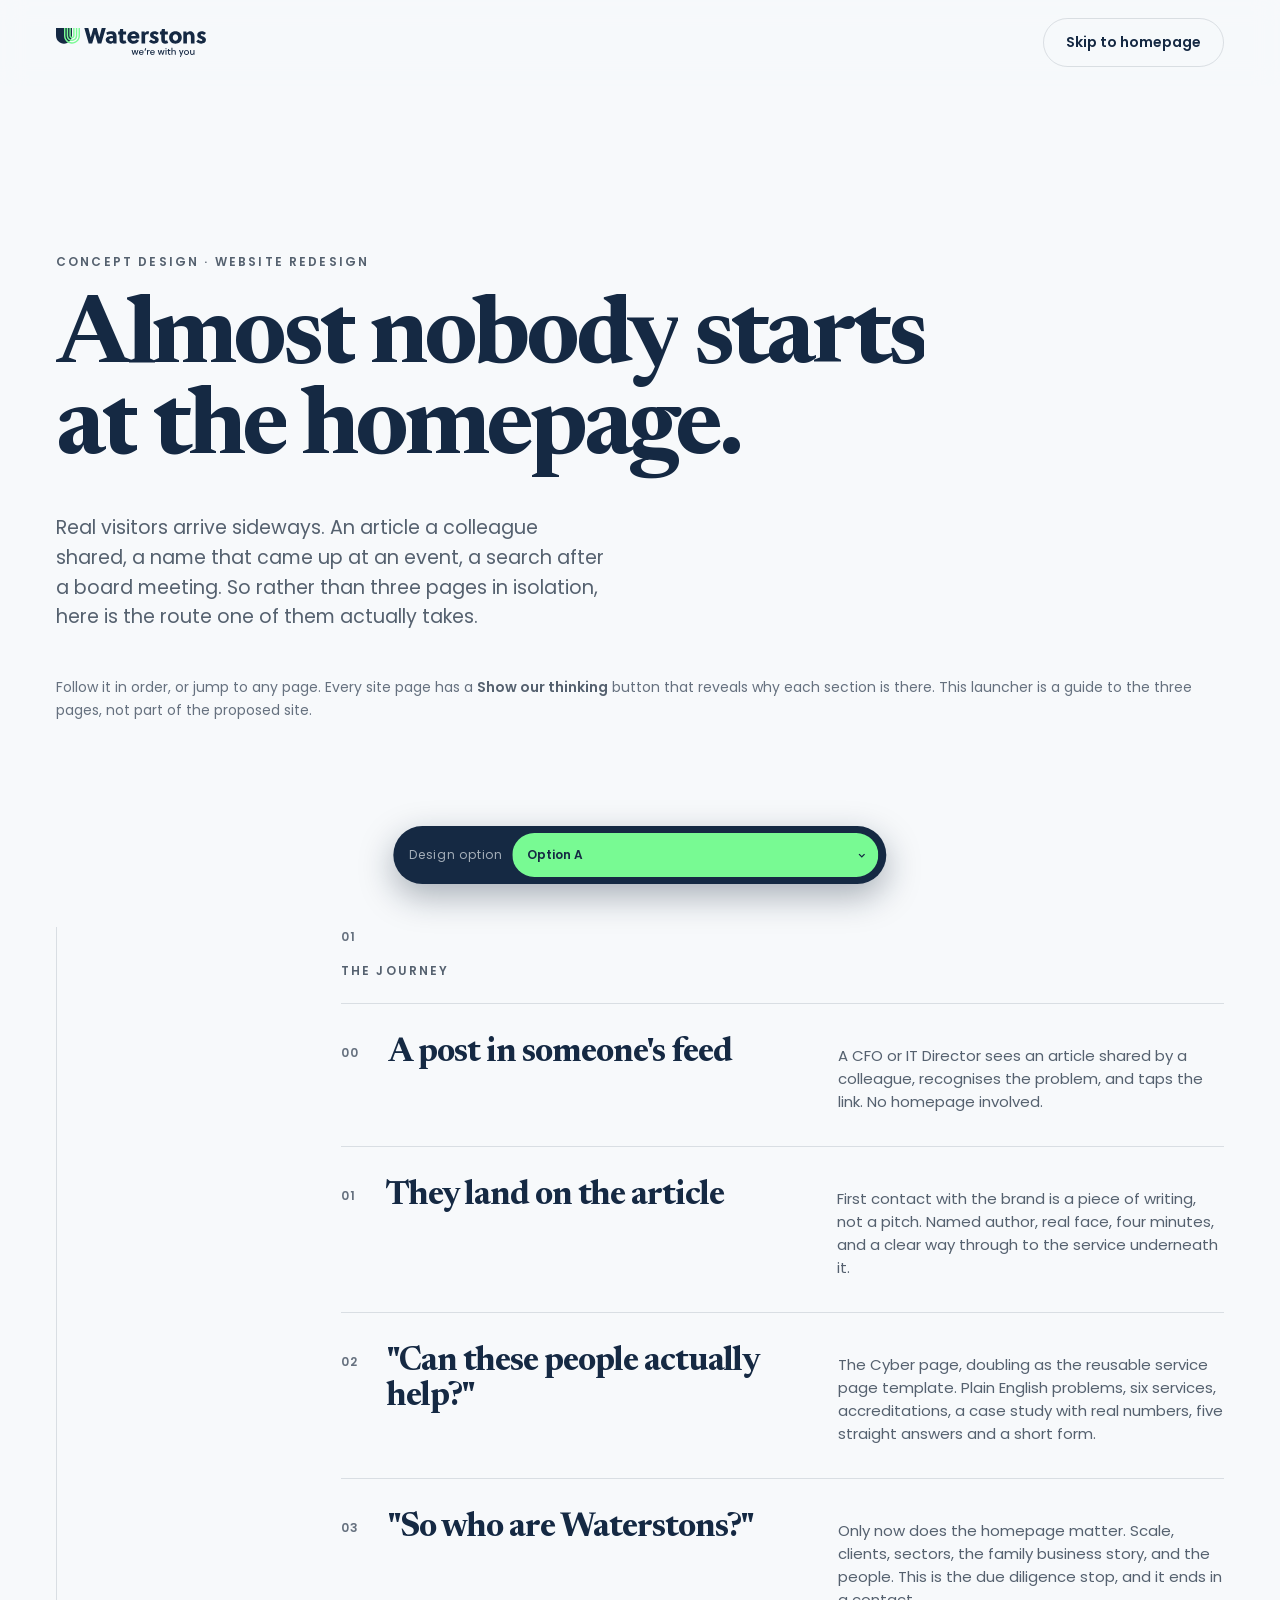
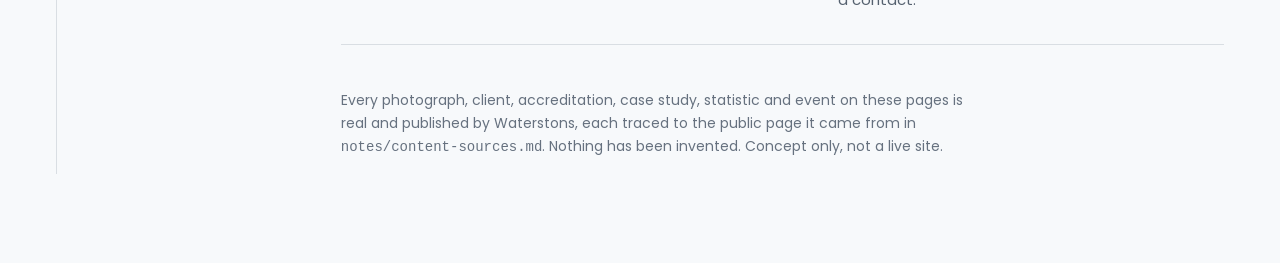
==== commit 15dc8419: "Add Option C: the scroll is the argument A third concept, deliberately the ceiling rather than the r" ====
--- a/index.html
+++ b/index.html
@@ -77,6 +77,6 @@
 </section>
 </main>
 <script src="assets/js/site.js" defer></script>
-<script src="assets/js/switcher.js" data-b-pages="/site/index.html /site/services/cyber.html" defer></script>
+<script src="assets/js/switcher.js" data-b-pages="/site/index.html /site/services/cyber.html" data-c-pages="/site/index.html /site/services/cyber.html" defer></script>
 </body>
 </html>
--- a/assets/css/site.css
+++ b/assets/css/site.css
@@ -649,7 +649,7 @@
   .w-index__i.is-here .w-index__a::before{transform:scaleX(1);opacity:1}
 }
 
-/* ---- Magnetic buttons, as the reference does ---- */
+/* ---- Magnetic buttons ---- */
 .w-btn{will-change:transform}
 
 /* ---- Media wipe ---- */
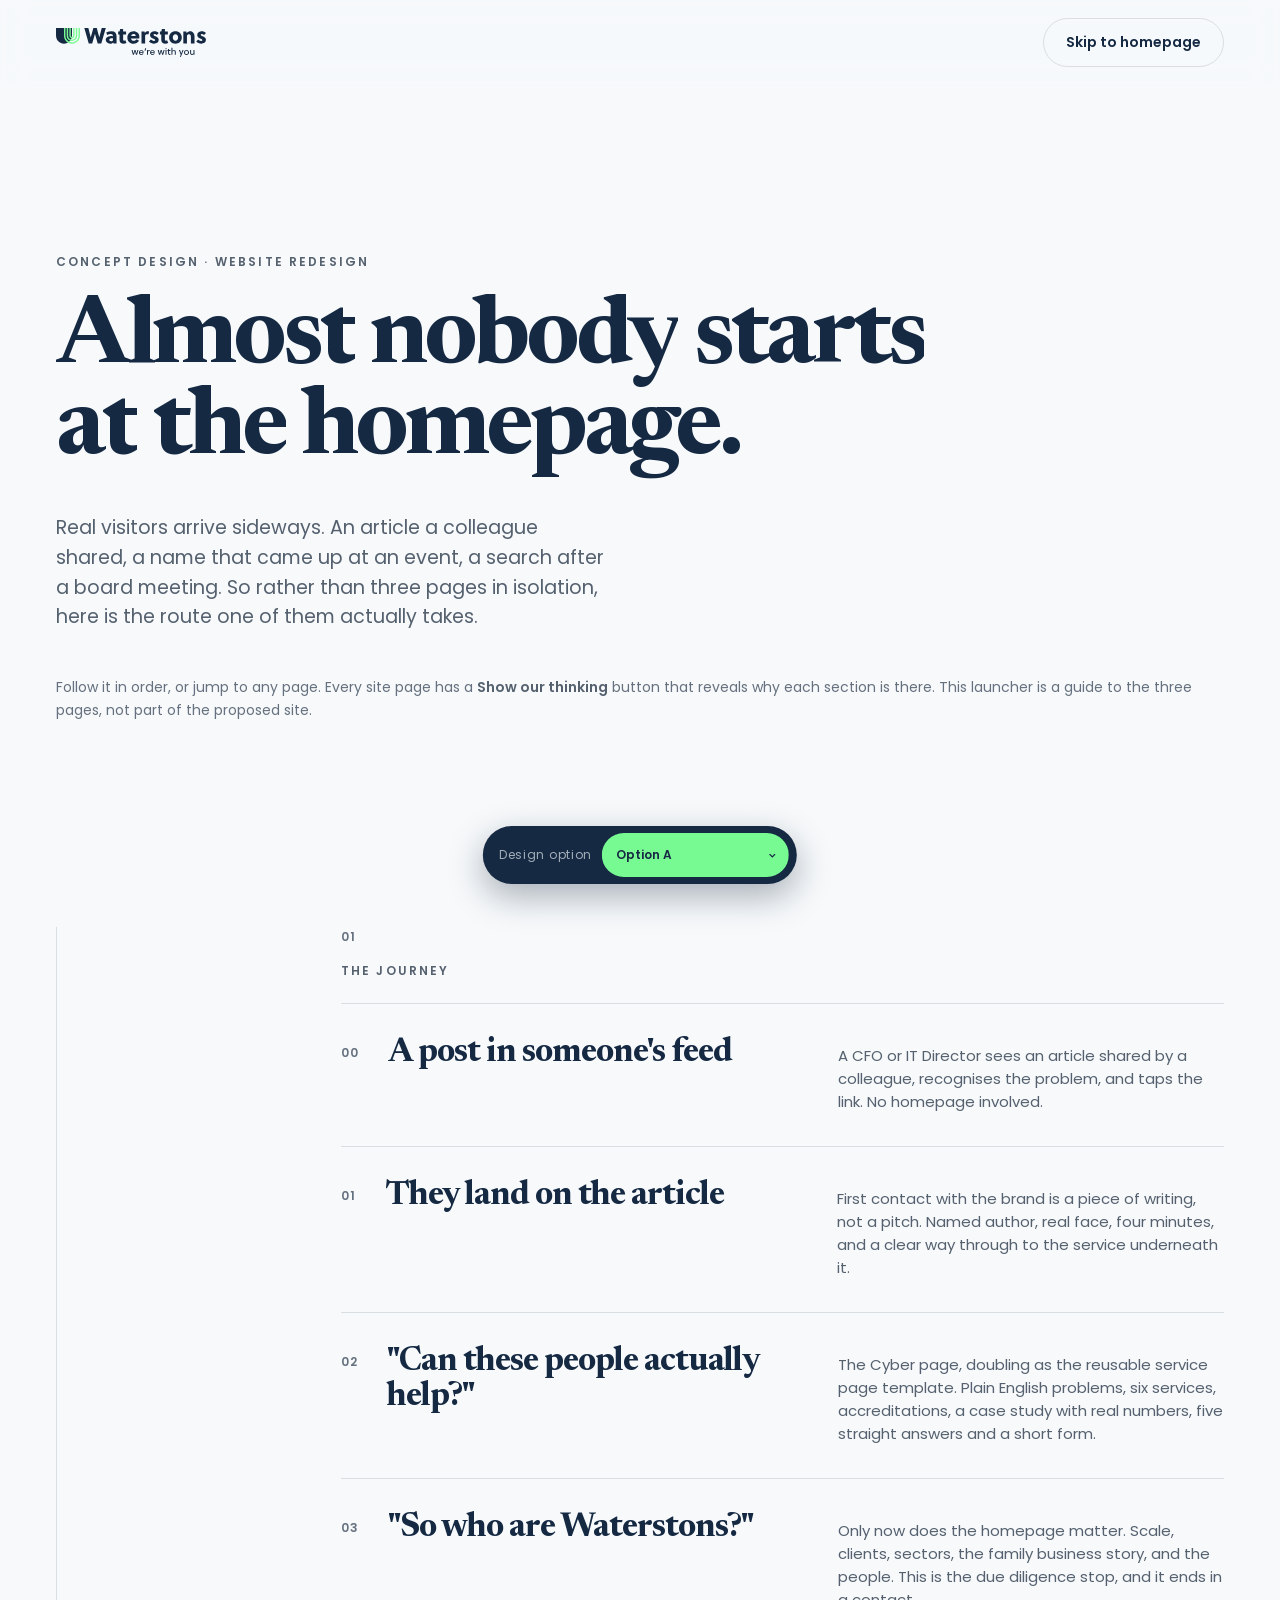
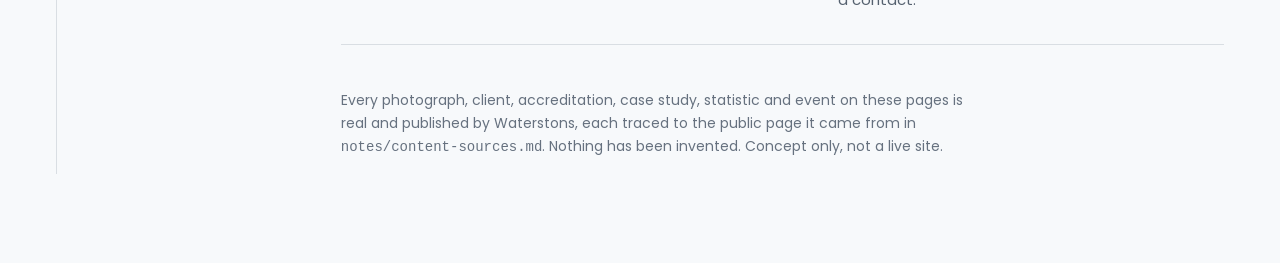
==== commit 92b7a0ff: "Option B: an Energy sector page, built from the Services template Section 8 asks for "agreed templat" ====
--- a/index.html
+++ b/index.html
@@ -77,6 +77,6 @@
 </section>
 </main>
 <script src="assets/js/site.js" defer></script>
-<script src="assets/js/switcher.js" data-b-pages="/site/index.html /site/services/cyber.html" data-c-pages="/site/index.html /site/services/cyber.html" defer></script>
+<script src="assets/js/switcher.js" data-a-pages="/index.html /site/index.html /site/insights/rise-ai-assisted-subject-access-requests.html /site/services/cyber.html" data-b-pages="/site/index.html /site/sectors/energy.html /site/services/cyber.html" data-c-pages="/site/index.html /site/services/cyber.html" defer></script>
 </body>
 </html>
--- a/assets/css/site.css
+++ b/assets/css/site.css
@@ -432,7 +432,11 @@
 .w-sfoot{border-top:1px solid var(--rule);padding-top:16px;font-size:13px;color:var(--ink-faint)}
 
 /* ---------- Presentation aids ---------- */
-.w-journey{position:fixed;left:50%;transform:translateX(-50%);bottom:18px;z-index:150;
+/* Sits above the option switcher, which is pinned to the same place. The
+   switcher publishes the height it occupies; 18px is the resting value for a
+   page with no switcher on it, so removing the mockup device needs no edit. */
+.w-journey{position:fixed;left:50%;transform:translateX(-50%);
+  bottom:var(--b-switch-clear, 18px);z-index:150;
   display:none;align-items:center;gap:14px;background:var(--navy);color:#fff;
   border-radius:999px;padding:7px 8px 7px 20px;font-size:13px;
   box-shadow:0 12px 34px rgba(15,31,52,.28);max-width:calc(100% - 2rem)}
@@ -472,18 +476,29 @@
 
 /* opacity switches discretely, only the transform eases, so text is never
    rendered semi transparent for an auditor or a reader */
-.w-rev{opacity:0;transform:translate3d(0,24px,0);transition:transform .85s var(--ease)}
+/* THE RESTING STATE IS THE FINISHED PAGE. Every declaration below that hides
+   something is gated on [data-motion], which the script sets on <html> only once
+   it has proved it can run, and removes again if any motion beat throws. Without
+   it, or without the script at all, the page is simply arrived. Measured before
+   this: with JavaScript off, 48 elements sat at opacity 0 and five photographs
+   were clipped to nothing. Deferred scripts run before first paint, so there is
+   no flash of visible-then-hidden: data-motion lands 44ms ahead of FCP at 6x CPU
+   throttling. Options B and C already worked this way; A did not. */
+.w-rev{transition:transform .85s var(--ease)}
+[data-motion] .w-rev{opacity:0;transform:translate3d(0,24px,0)}
 .w-rev.is-in{opacity:1;transform:none}
 .w-rev--d1{transition-delay:.07s}.w-rev--d2{transition-delay:.14s}.w-rev--d3{transition-delay:.21s}
 .is-instant,.is-instant *{transition:none !important;animation:none !important}
 
-.w-wipe > *{clip-path:inset(0 0 100% 0)}
+[data-motion] .w-wipe > *{clip-path:inset(0 0 100% 0)}
 .w-wipe.is-in > *{clip-path:inset(0 0 0 0);transition:clip-path 1.1s var(--ease)}
-.w-wipe img{transform:scale(1.05);transition:transform 1.6s var(--ease)}
+.w-wipe img{transition:transform 1.6s var(--ease)}
+[data-motion] .w-wipe img{transform:scale(1.05)}
 .w-wipe.is-in img{transform:scale(1)}
 
-.w-list .w-list__row,.w-cards .w-card,.w-stats > div{opacity:0;transform:translate3d(0,20px,0);
-  transition:transform .8s var(--ease)}
+.w-list .w-list__row,.w-cards .w-card,.w-stats > div{transition:transform .8s var(--ease)}
+[data-motion] .w-list .w-list__row,[data-motion] .w-cards .w-card,
+[data-motion] .w-stats > div{opacity:0;transform:translate3d(0,20px,0)}
 .w-list.is-in .w-list__row,.w-cards.is-in .w-card,.w-stats.is-in > div{opacity:1;transform:none}
 .w-list.is-in .w-list__row:nth-child(2),.w-cards.is-in .w-card:nth-child(2),
 .w-stats.is-in > div:nth-child(2){transition-delay:.06s}
@@ -544,7 +559,12 @@
   .w-hero__ctas{flex-direction:column;align-items:stretch}
   .w-hero__ctas .w-btn{justify-content:center}
   .w-facts{margin-left:0;width:100%}
-  .w-tt{right:12px;bottom:70px;font-size:12px}
+  /* Narrow screens stack three pinned aids in one corner: the option switcher,
+     this, and the journey pill. All three now derive from the height the
+     switcher publishes, so the stack stays in order if any of them changes size
+     and collapses to sensible resting values if the switcher is not there. */
+  .w-tt{right:12px;bottom:var(--b-switch-clear, 70px);font-size:12px}
+  .w-journey{bottom:calc(var(--b-switch-clear, 18px) + 50px)}
   .w-peek{display:none}
 }
 
@@ -582,7 +602,8 @@
     gap:0 clamp(2.5rem,5vw,72px);align-items:baseline}
   .w-step__d{margin-top:0}
 }
-.w-steps .w-step{opacity:0;transform:translate3d(0,20px,0);transition:transform .8s var(--ease)}
+.w-steps .w-step{transition:transform .8s var(--ease)}
+[data-motion] .w-steps .w-step{opacity:0;transform:translate3d(0,20px,0)}
 .w-steps.is-in .w-step{opacity:1;transform:none}
 .w-steps.is-in .w-step:nth-child(2){transition-delay:.06s}
 .w-steps.is-in .w-step:nth-child(3){transition-delay:.12s}
@@ -598,7 +619,8 @@
 
 /* ---- Word and character masks ---- */
 .w-mask{display:inline-block;overflow:hidden;vertical-align:top;padding-bottom:.06em;margin-bottom:-.06em}
-.w-in{display:inline-block;transform:translate3d(0,110%,0);will-change:transform}
+.w-in{display:inline-block;will-change:transform}
+[data-motion] .w-in{transform:translate3d(0,110%,0)}
 .is-in .w-in,.w-in.is-in{transform:none}
 .w-mask .w-in{transition:transform .95s cubic-bezier(.16,1,.3,1)}
 
@@ -615,6 +637,12 @@
 .w-rot__item[data-state="in"] .w-in{transform:none}
 .w-rot__item[data-state="wait"] .w-in{transform:translate3d(0,115%,0);transition:none}
 .w-rot__item .w-in{transition-delay:calc(var(--i,0) * 38ms)}
+
+/* With no motion layer the rotator has nothing cycling it, and its phrases are
+   absolutely positioned on top of each other. Show the first one, in flow. */
+html:not([data-motion]) .w-rot__sizer{display:none}
+html:not([data-motion]) .w-rot__slot,html:not([data-motion]) .w-rot__item{position:static}
+html:not([data-motion]) .w-rot__item + .w-rot__item{display:none}
 
 /* ---- Scroll resolve. Copy starts at the faint tier and settles to full
    ink as it passes through. Both tiers pass AA, so it is readable at
@@ -653,9 +681,10 @@
 .w-btn{will-change:transform}
 
 /* ---- Media wipe ---- */
-.w-wipe > *{clip-path:inset(0 0 100% 0)}
+[data-motion] .w-wipe > *{clip-path:inset(0 0 100% 0)}
 .w-wipe.is-in > *{clip-path:inset(0 0 0 0);transition:clip-path 1.2s cubic-bezier(.16,1,.3,1)}
-.w-wipe img{transform:scale(1.06);transition:transform 1.8s cubic-bezier(.16,1,.3,1)}
+.w-wipe img{transition:transform 1.8s cubic-bezier(.16,1,.3,1)}
+[data-motion] .w-wipe img{transform:scale(1.06)}
 .w-wipe.is-in img{transform:scale(1)}
 
 /* ---- Counters ---- */
@@ -680,3 +709,24 @@
     letter-spacing:.16em;text-transform:uppercase;color:var(--ink-faint);margin-bottom:4px}
   .w-rows td{padding-bottom:12px}
 }
+
+/* ---------- A section page says what page it is ----------
+   The section headline was a rewrite of this option's own homepage headline,
+   at exactly the same size, so the page read as a second homepage rather than
+   as a page inside a site. The firm's line is kept and demoted to a standfirst,
+   the page is titled, and the parent is named above it. */
+.w-eyebrow a{color:inherit;text-decoration:none;border-bottom:1px solid transparent;
+  display:inline-flex;align-items:center;min-height:24px;padding-block:4px}
+.w-eyebrow a:hover{border-bottom-color:currentColor}
+.w-eyebrow b{font-weight:600}
+.w-stand{margin:18px 0 0;font-family:var(--font-display);font-weight:400;
+  font-size:clamp(20px,2.4vw,30px);line-height:1.3;color:var(--ink-mute);max-width:28ch}
+h1.w-h1--page{font-size:clamp(30px,3.6vw,48px)}
+
+/* The notes get a lane rather than floating over the page: see the note in
+   Option B's stylesheet for why. */
+body[data-thinking="on"] .w-wrap,body[data-thinking="on"] .w-band__in{padding-right:336px}
+@media (max-width:1400px){
+  body[data-thinking="on"] .w-wrap,body[data-thinking="on"] .w-band__in{padding-right:0}
+  body[data-thinking="on"] .w-think{position:static;max-width:none;margin:22px 0 0}
+}
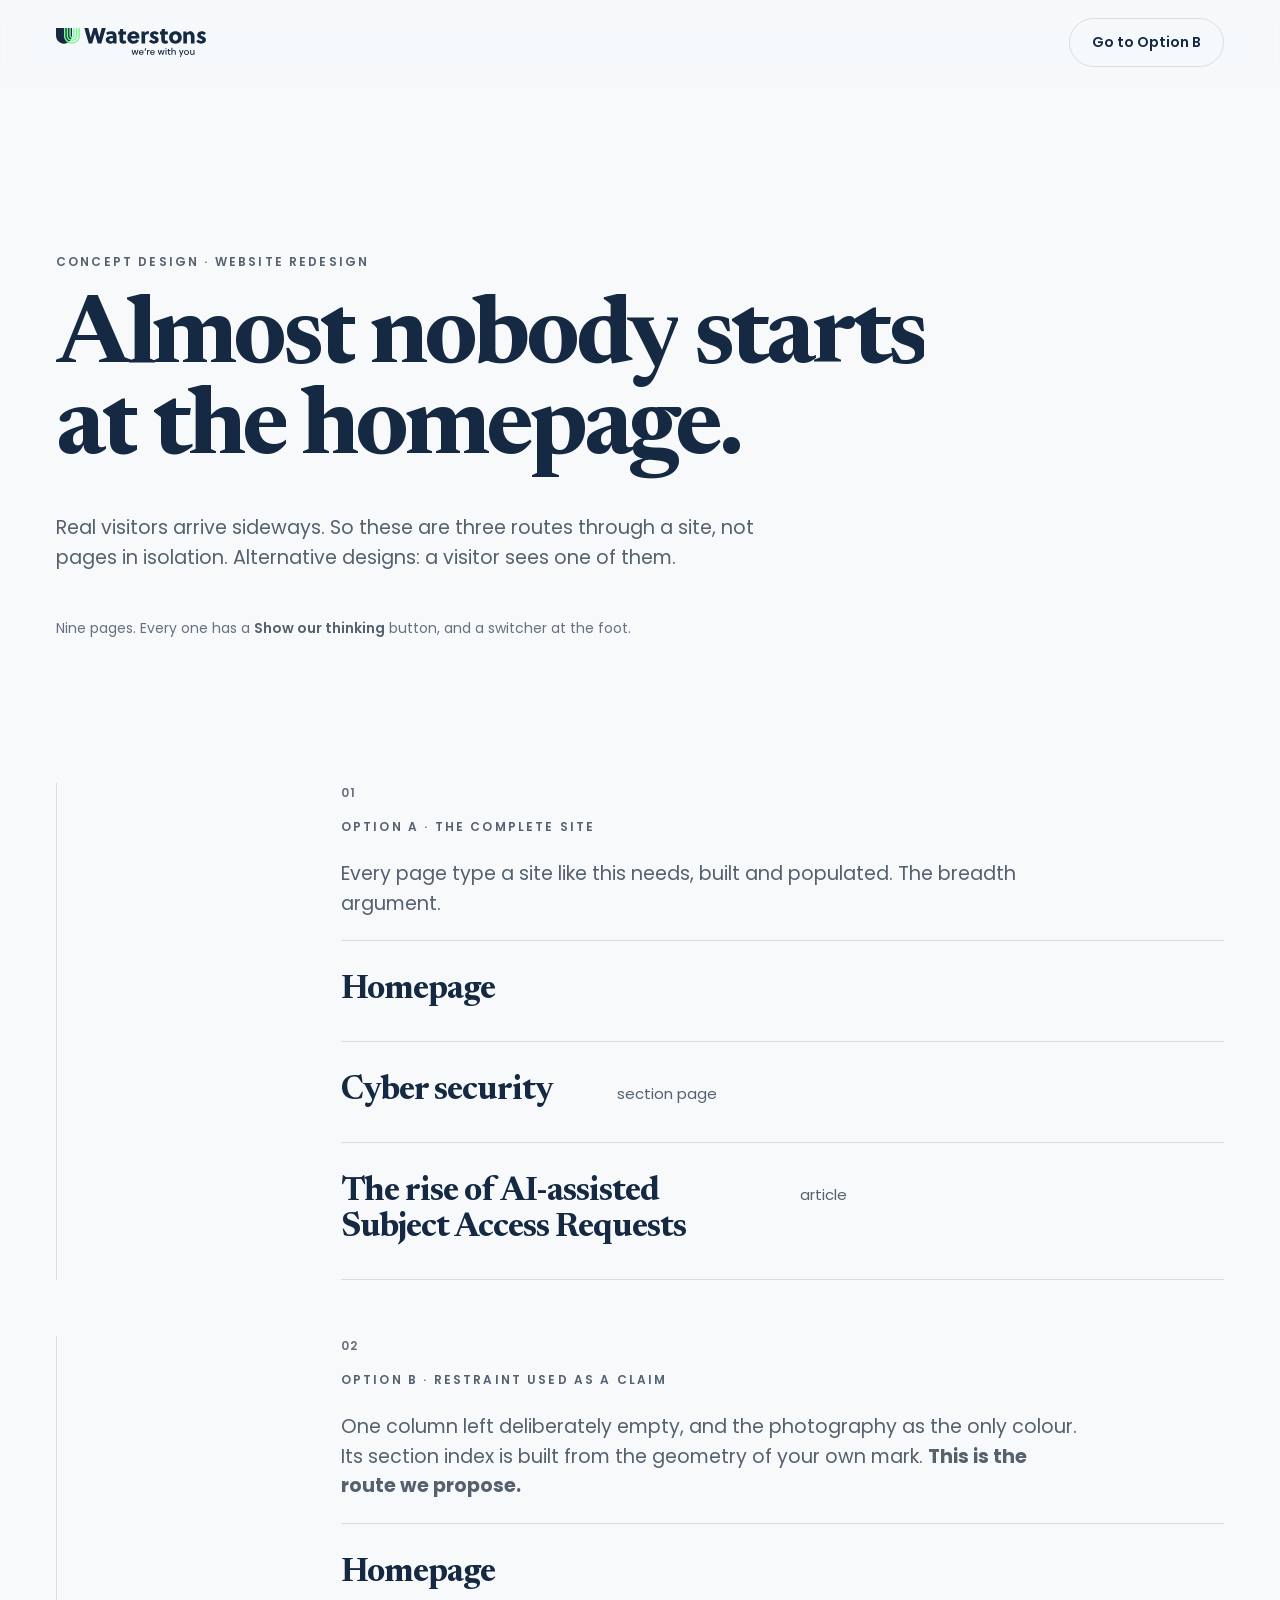
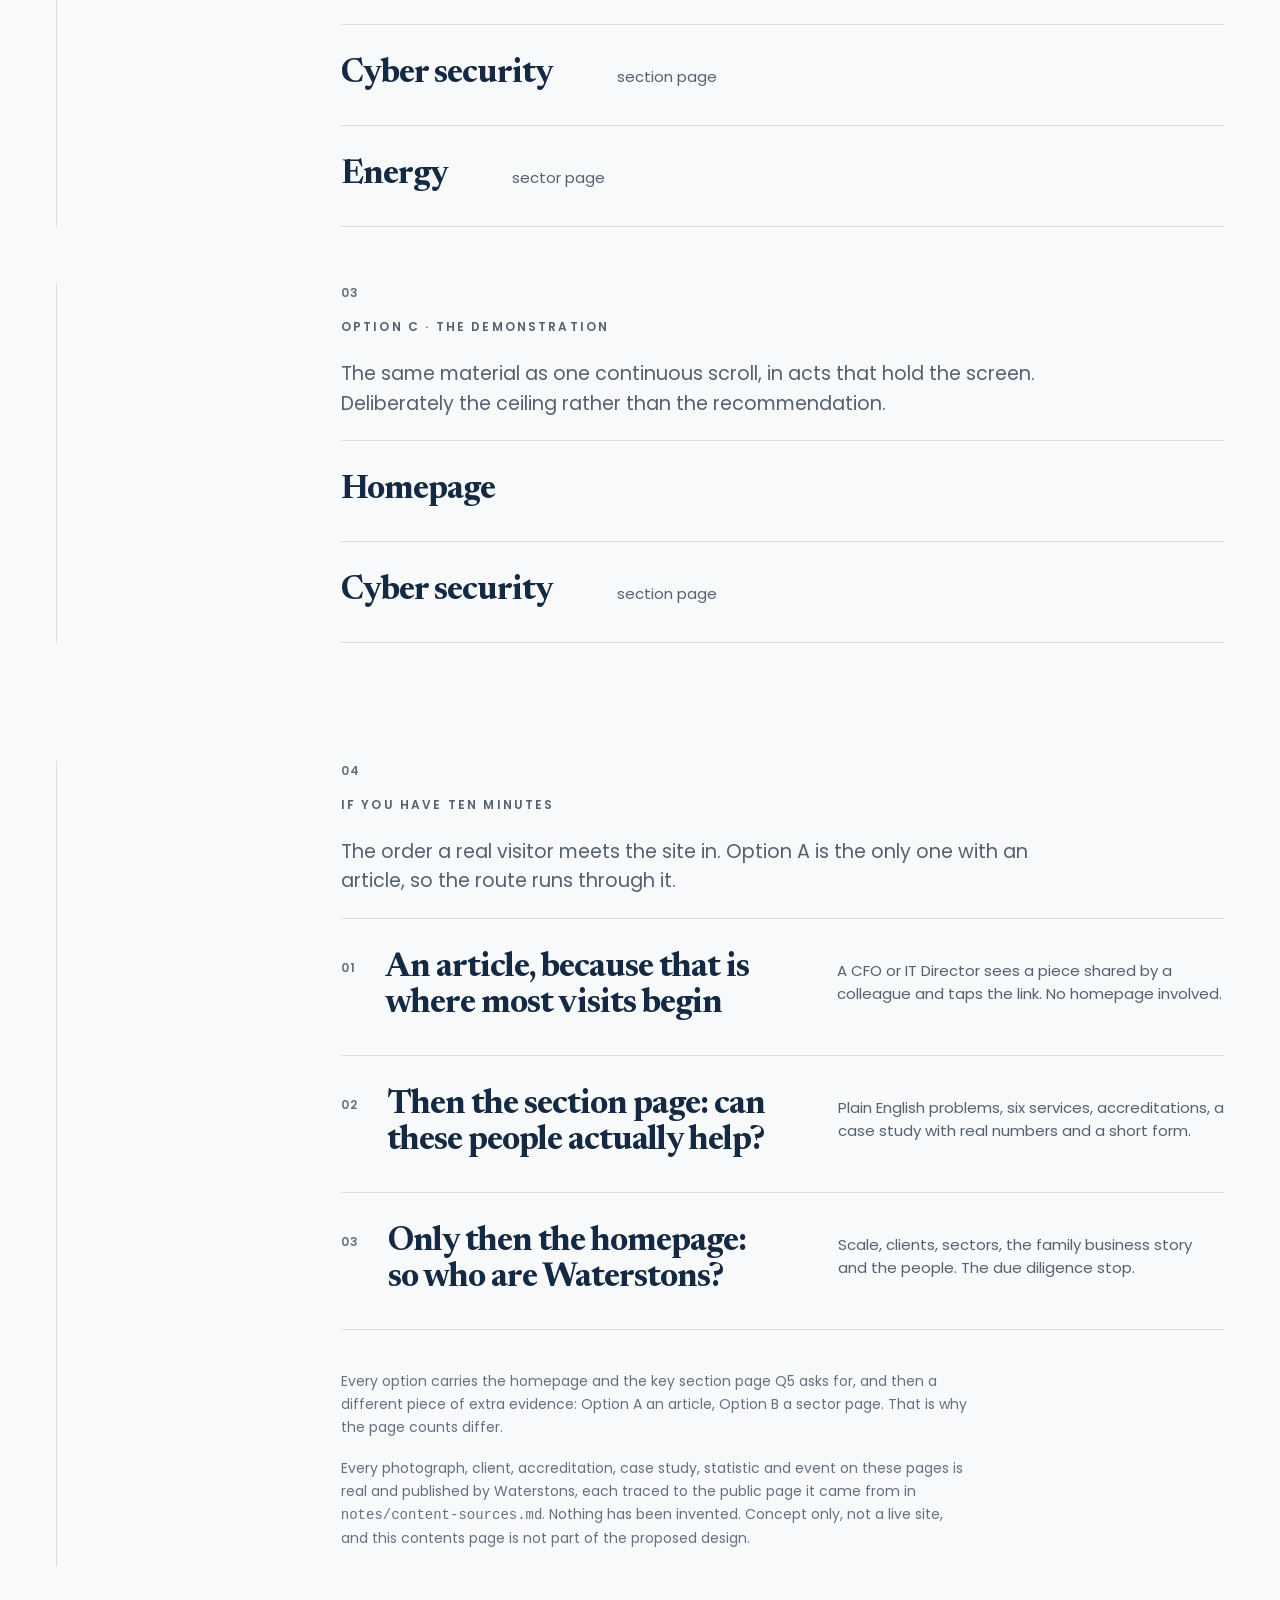
==== commit 90dfd0c8: "The entry page becomes a contents page; retire the journey pill The client asked, unprompted, whethe" ====
--- a/index.html
+++ b/index.html
@@ -4,21 +4,20 @@
 <meta charset="utf-8">
 <meta name="viewport" content="width=device-width, initial-scale=1, viewport-fit=cover">
 <meta name="robots" content="noindex,nofollow">
-<title>Waterstons concept: the visitor journey</title>
+<title>Waterstons concept: three routes</title>
 <link rel="preload" as="font" type="font/woff2" href="assets/fonts/newsreader-subset.woff2" crossorigin>
 <link rel="preload" as="font" type="font/woff2" href="assets/fonts/poppins-400.woff2" crossorigin>
 <link rel="stylesheet" href="assets/css/site.css">
-<link rel="stylesheet" href="assets/css/switcher.css">
 <link rel="icon" href="assets/brand/logo.svg" type="image/svg+xml">
 </head>
 <body>
-<a class="w-skip" href="#main">Skip to the journey</a>
+<a class="w-skip" href="#contents">Skip to the contents</a>
 
 <header class="w-header">
   <div class="w-header__in">
     <span class="w-header__logo"><img src="assets/brand/logo.svg" alt="Waterstons" width="361" height="70"></span>
     <div class="w-header__tools" style="margin-left:auto">
-      <a class="w-btn w-btn--ghost w-btn--sm" href="site/index.html"><span class="w-btn__l">Skip to homepage</span></a>
+      <a class="w-btn w-btn--ghost w-btn--sm" href="b/site/index.html"><span class="w-btn__l">Go to Option B</span></a>
     </div>
   </div>
 </header>
@@ -28,55 +27,146 @@
   <div class="w-wrap">
     <span class="w-eyebrow w-rev">Concept design &middot; website redesign</span>
     <h1 data-words style="max-width:15ch">Almost nobody starts at the homepage.</h1>
-    <p class="w-lead w-rev w-rev--d1">Real visitors arrive sideways. An article a colleague shared, a name that came up at an event, a search after a board meeting. So rather than three pages in isolation, here is the route one of them actually takes.</p>
-    <p class="w-hero__note w-rev w-rev--d2">Follow it in order, or jump to any page. Every site page has a <b>Show our thinking</b> button that reveals why each section is there. This launcher is a guide to the three pages, not part of the proposed site.</p>
+    <p class="w-lead w-rev w-rev--d1" style="max-width:62ch">Real visitors arrive sideways. So these are three routes through a
+    site, not pages in isolation. Alternative designs: a visitor sees one of them.</p>
+    <p class="w-hero__note w-rev w-rev--d2">Nine pages. Every one has a <b>Show our thinking</b> button, and a switcher at the foot.</p>
   </div>
 </section>
 
+<section class="w-sec w-sec--short" style="padding-block:clamp(18px,2.2vw,30px)" id="contents">
+  <div class="w-wrap">
+    <div class="w-offset w-offset--wide">
+      <div class="w-offset__rule"></div>
+      <div class="w-offset__body">
+        <span class="w-num w-rev">01</span>
+        <span class="w-eyebrow w-rev">Option A &middot; The complete site</span>
+        <p class="w-lead w-rev w-rev--d1" style="margin-top:10px;max-width:62ch">Every page type a site like this needs, built and populated. The breadth argument.</p>
+        <ul class="w-steps" style="margin-top:22px">
+          <li class="w-step">
+            <a class="w-step__a" href="site/index.html">
+              <span><span class="w-step__t">Homepage</span></span>
+            </a>
+            <span class="w-step__go" aria-hidden="true"><span class="w-arrow" aria-hidden="true">&rarr;</span></span>
+          </li>
+          <li class="w-step">
+            <a class="w-step__a" href="site/services/cyber.html">
+              <span><span class="w-step__t">Cyber security</span><span class="w-step__d">section page</span></span>
+            </a>
+            <span class="w-step__go" aria-hidden="true"><span class="w-arrow" aria-hidden="true">&rarr;</span></span>
+          </li>
+          <li class="w-step">
+            <a class="w-step__a" href="site/insights/rise-ai-assisted-subject-access-requests.html">
+              <span><span class="w-step__t">The rise of AI-assisted Subject Access Requests</span><span class="w-step__d">article</span></span>
+            </a>
+            <span class="w-step__go" aria-hidden="true"><span class="w-arrow" aria-hidden="true">&rarr;</span></span>
+          </li>
+        </ul>
+      </div>
+    </div>
+  </div>
+</section>
+<section class="w-sec w-sec--short" style="padding-block:clamp(18px,2.2vw,30px)">
+  <div class="w-wrap">
+    <div class="w-offset w-offset--wide">
+      <div class="w-offset__rule"></div>
+      <div class="w-offset__body">
+        <span class="w-num w-rev">02</span>
+        <span class="w-eyebrow w-rev">Option B &middot; Restraint used as a claim</span>
+        <p class="w-lead w-rev w-rev--d1" style="margin-top:10px;max-width:62ch">One column left deliberately empty, and the photography as the only colour. Its section index is built from the geometry of your own mark. <b>This is the route we propose.</b></p>
+        <ul class="w-steps" style="margin-top:22px">
+          <li class="w-step">
+            <a class="w-step__a" href="b/site/index.html">
+              <span><span class="w-step__t">Homepage</span></span>
+            </a>
+            <span class="w-step__go" aria-hidden="true"><span class="w-arrow" aria-hidden="true">&rarr;</span></span>
+          </li>
+          <li class="w-step">
+            <a class="w-step__a" href="b/site/services/cyber.html">
+              <span><span class="w-step__t">Cyber security</span><span class="w-step__d">section page</span></span>
+            </a>
+            <span class="w-step__go" aria-hidden="true"><span class="w-arrow" aria-hidden="true">&rarr;</span></span>
+          </li>
+          <li class="w-step">
+            <a class="w-step__a" href="b/site/sectors/energy.html">
+              <span><span class="w-step__t">Energy</span><span class="w-step__d">sector page</span></span>
+            </a>
+            <span class="w-step__go" aria-hidden="true"><span class="w-arrow" aria-hidden="true">&rarr;</span></span>
+          </li>
+        </ul>
+      </div>
+    </div>
+  </div>
+</section>
+<section class="w-sec w-sec--short" style="padding-block:clamp(18px,2.2vw,30px)">
+  <div class="w-wrap">
+    <div class="w-offset w-offset--wide">
+      <div class="w-offset__rule"></div>
+      <div class="w-offset__body">
+        <span class="w-num w-rev">03</span>
+        <span class="w-eyebrow w-rev">Option C &middot; The demonstration</span>
+        <p class="w-lead w-rev w-rev--d1" style="margin-top:10px;max-width:62ch">The same material as one continuous scroll, in acts that hold the screen. Deliberately the ceiling rather than the recommendation.</p>
+        <ul class="w-steps" style="margin-top:22px">
+          <li class="w-step">
+            <a class="w-step__a" href="c/site/index.html">
+              <span><span class="w-step__t">Homepage</span></span>
+            </a>
+            <span class="w-step__go" aria-hidden="true"><span class="w-arrow" aria-hidden="true">&rarr;</span></span>
+          </li>
+          <li class="w-step">
+            <a class="w-step__a" href="c/site/services/cyber.html">
+              <span><span class="w-step__t">Cyber security</span><span class="w-step__d">section page</span></span>
+            </a>
+            <span class="w-step__go" aria-hidden="true"><span class="w-arrow" aria-hidden="true">&rarr;</span></span>
+          </li>
+        </ul>
+      </div>
+    </div>
+  </div>
+</section>
 <section class="w-sec w-sec--short">
   <div class="w-wrap">
     <div class="w-offset w-offset--wide">
       <div class="w-offset__rule"></div>
       <div class="w-offset__body">
-        <span class="w-num w-rev">01</span>
-        <span class="w-eyebrow w-rev">The journey</span>
-        <ul class="w-steps" style="margin-top:12px">
+        <span class="w-num w-rev">04</span>
+        <span class="w-eyebrow w-rev">If you have ten minutes</span>
+        <p class="w-lead w-rev w-rev--d1" style="margin-top:10px;max-width:62ch">The order a real visitor meets the site in. Option A is
+        the only one with an article, so the route runs through it.</p>
+        <ul class="w-steps" style="margin-top:22px">
           <li class="w-step">
-            <a class="w-step__a" href="site/insights/rise-ai-assisted-subject-access-requests.html?journey=1">
-              <span class="w-step__n">00</span>
-              <span><span class="w-step__t">A post in someone's feed</span><span class="w-step__d">A CFO or IT Director sees an article shared by a colleague, recognises the problem, and taps the link. No homepage involved.</span></span>
+            <a class="w-step__a" href="site/insights/rise-ai-assisted-subject-access-requests.html">
+              <span class="w-step__n">01</span>
+              <span><span class="w-step__t">An article, because that is where most visits begin</span><span class="w-step__d">A CFO or IT Director sees a piece shared by a colleague and taps the link. No homepage involved.</span></span>
             </a>
             <span class="w-step__go" aria-hidden="true"><span class="w-arrow" aria-hidden="true">&rarr;</span></span>
           </li>
           <li class="w-step">
-            <a class="w-step__a" href="site/insights/rise-ai-assisted-subject-access-requests.html?journey=1">
-              <span class="w-step__n">01</span>
-              <span><span class="w-step__t">They land on the article</span><span class="w-step__d">First contact with the brand is a piece of writing, not a pitch. Named author, real face, four minutes, and a clear way through to the service underneath it.</span></span>
+            <a class="w-step__a" href="site/services/cyber.html">
+              <span class="w-step__n">02</span>
+              <span><span class="w-step__t">Then the section page: can these people actually help?</span><span class="w-step__d">Plain English problems, six services, accreditations, a case study with real numbers and a short form.</span></span>
             </a>
             <span class="w-step__go" aria-hidden="true"><span class="w-arrow" aria-hidden="true">&rarr;</span></span>
           </li>
           <li class="w-step">
-            <a class="w-step__a" href="site/services/cyber.html?journey=1">
-              <span class="w-step__n">02</span>
-              <span><span class="w-step__t">"Can these people actually help?"</span><span class="w-step__d">The Cyber page, doubling as the reusable service page template. Plain English problems, six services, accreditations, a case study with real numbers, five straight answers and a short form.</span></span>
-            </a>
-            <span class="w-step__go" aria-hidden="true"><span class="w-arrow" aria-hidden="true">&rarr;</span></span>
-          </li>
-          <li class="w-step">
-            <a class="w-step__a" href="site/index.html?journey=1">
+            <a class="w-step__a" href="site/index.html">
               <span class="w-step__n">03</span>
-              <span><span class="w-step__t">"So who are Waterstons?"</span><span class="w-step__d">Only now does the homepage matter. Scale, clients, sectors, the family business story, and the people. This is the due diligence stop, and it ends in a contact.</span></span>
+              <span><span class="w-step__t">Only then the homepage: so who are Waterstons?</span><span class="w-step__d">Scale, clients, sectors, the family business story and the people. The due diligence stop.</span></span>
             </a>
             <span class="w-step__go" aria-hidden="true"><span class="w-arrow" aria-hidden="true">&rarr;</span></span>
           </li>
         </ul>
-        <p style="margin-top:44px;font-size:14px;color:var(--ink-faint);max-width:70ch">Every photograph, client, accreditation, case study, statistic and event on these pages is real and published by Waterstons, each traced to the public page it came from in <code>notes/content-sources.md</code>. Nothing has been invented. Concept only, not a live site.</p>
+        <p style="margin-top:40px;font-size:14px;color:var(--ink-faint);max-width:70ch">Every option carries the
+        homepage and the key section page Q5 asks for, and then a different piece of extra evidence: Option A an article,
+        Option B a sector page. That is why the page counts differ.</p>
+        <p style="margin-top:18px;font-size:14px;color:var(--ink-faint);max-width:70ch">Every photograph, client,
+        accreditation, case study, statistic and event on these pages is real and published by Waterstons, each traced to the
+        public page it came from in <code>notes/content-sources.md</code>. Nothing has been invented. Concept only, not a live
+        site, and this contents page is not part of the proposed design.</p>
       </div>
     </div>
   </div>
 </section>
 </main>
 <script src="assets/js/site.js" defer></script>
-<script src="assets/js/switcher.js" data-a-pages="/index.html /site/index.html /site/insights/rise-ai-assisted-subject-access-requests.html /site/services/cyber.html" data-b-pages="/site/index.html /site/sectors/energy.html /site/services/cyber.html" data-c-pages="/site/index.html /site/services/cyber.html" defer></script>
 </body>
 </html>
--- a/assets/css/site.css
+++ b/assets/css/site.css
@@ -432,19 +432,6 @@
 .w-sfoot{border-top:1px solid var(--rule);padding-top:16px;font-size:13px;color:var(--ink-faint)}
 
 /* ---------- Presentation aids ---------- */
-/* Sits above the option switcher, which is pinned to the same place. The
-   switcher publishes the height it occupies; 18px is the resting value for a
-   page with no switcher on it, so removing the mockup device needs no edit. */
-.w-journey{position:fixed;left:50%;transform:translateX(-50%);
-  bottom:var(--b-switch-clear, 18px);z-index:150;
-  display:none;align-items:center;gap:14px;background:var(--navy);color:#fff;
-  border-radius:999px;padding:7px 8px 7px 20px;font-size:13px;
-  box-shadow:0 12px 34px rgba(15,31,52,.28);max-width:calc(100% - 2rem)}
-.w-journey[data-on="1"]{display:flex}
-.w-journey b{font-weight:600;white-space:nowrap}
-.w-journey a{min-height:36px;display:inline-flex;align-items:center;gap:7px;
-  background:var(--green);color:var(--navy);text-decoration:none;font-weight:600;
-  padding:7px 16px;border-radius:999px;white-space:nowrap}
 .w-tt{position:fixed;right:18px;bottom:18px;z-index:150;display:inline-flex;align-items:center;
   gap:9px;min-height:40px;padding:9px 18px;border-radius:999px;cursor:pointer;
   background:var(--navy);color:#fff;border:0;font:inherit;font-size:13px;font-weight:600;
@@ -564,7 +551,6 @@
      switcher publishes, so the stack stays in order if any of them changes size
      and collapses to sensible resting values if the switcher is not there. */
   .w-tt{right:12px;bottom:var(--b-switch-clear, 70px);font-size:12px}
-  .w-journey{bottom:calc(var(--b-switch-clear, 18px) + 50px)}
   .w-peek{display:none}
 }
 
@@ -578,7 +564,7 @@
   .w-wipe img{transform:none}
   .w-curtain,.w-peek,.w-progress{display:none !important}
 }
-@media print{.w-header,.w-journey,.w-tt,.w-search,.w-progress{display:none}body{font-size:11pt}}
+@media print{.w-header,.w-tt,.w-search,.w-progress{display:none}body{font-size:11pt}}
 
 /* ---------- Journey launcher. A guide, not part of the site. -------- */
 .w-steps{list-style:none;margin:0;padding:0;border-top:1px solid var(--rule)}
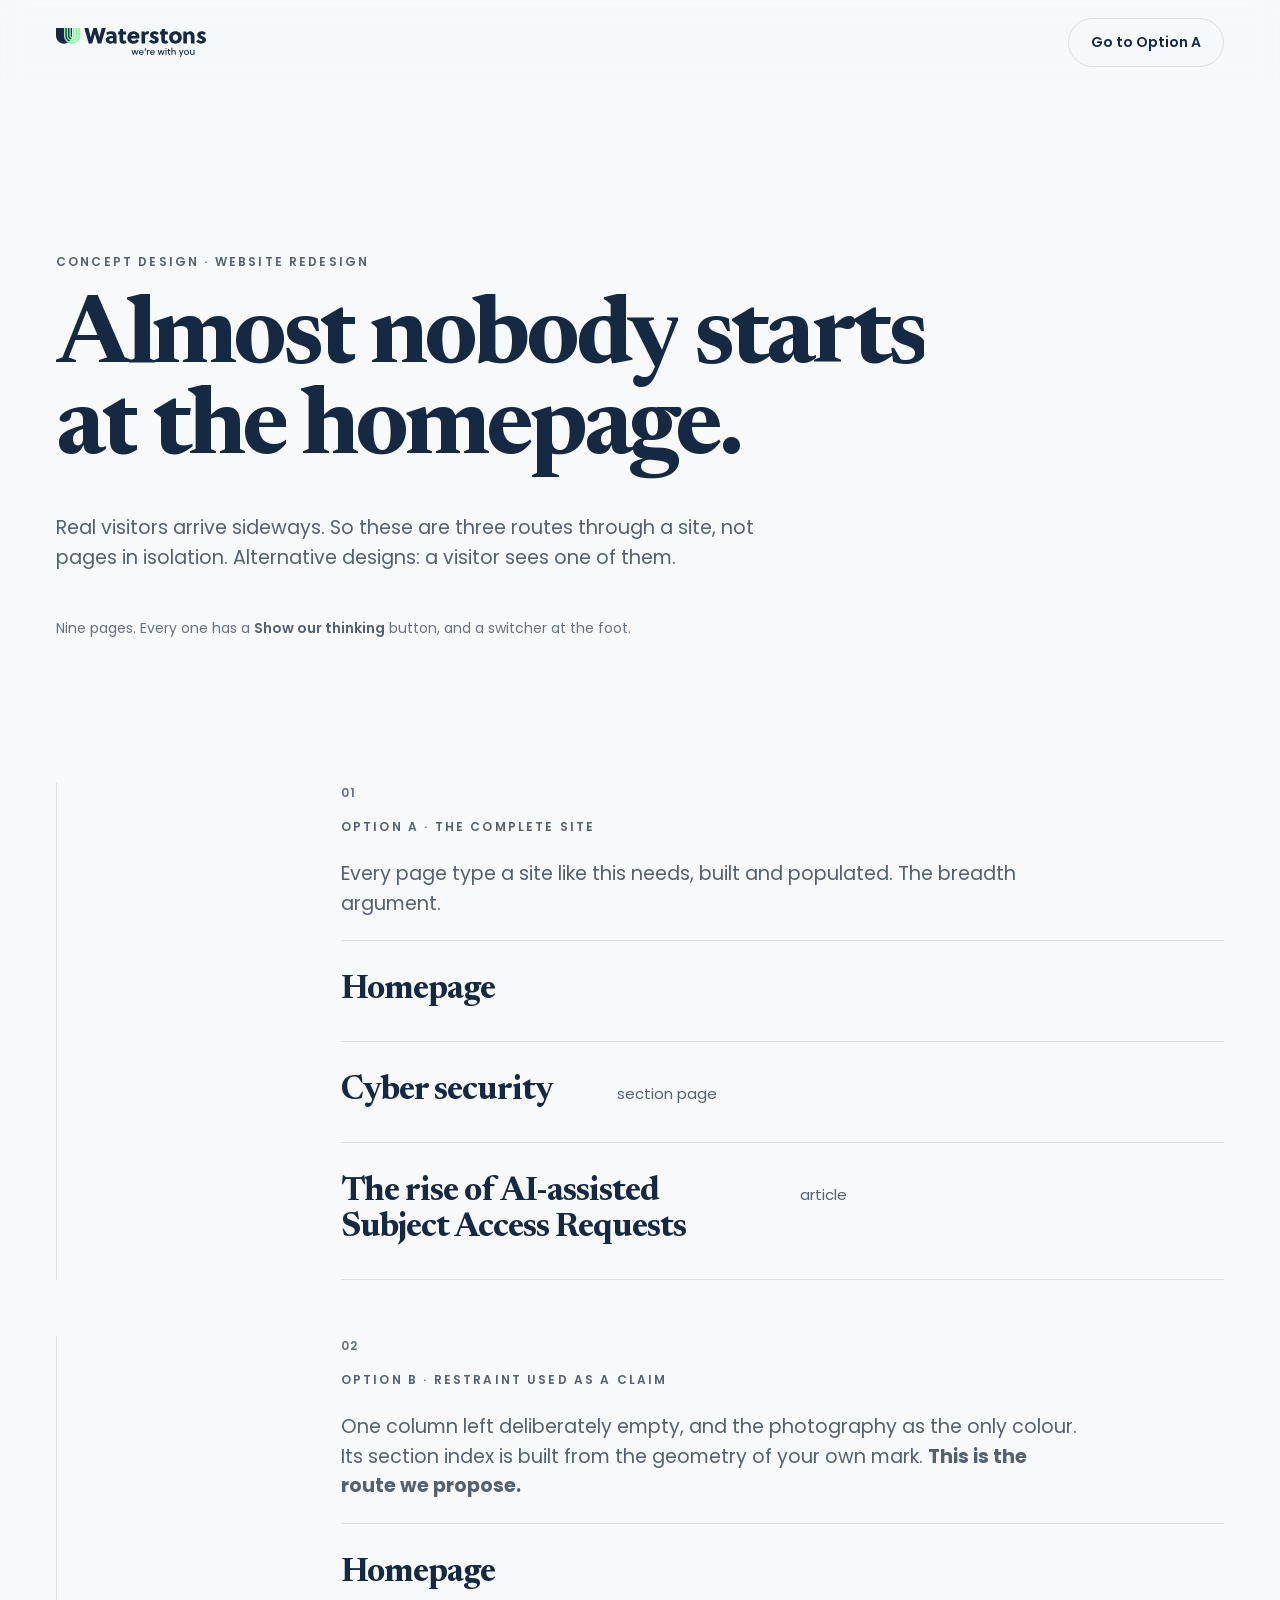
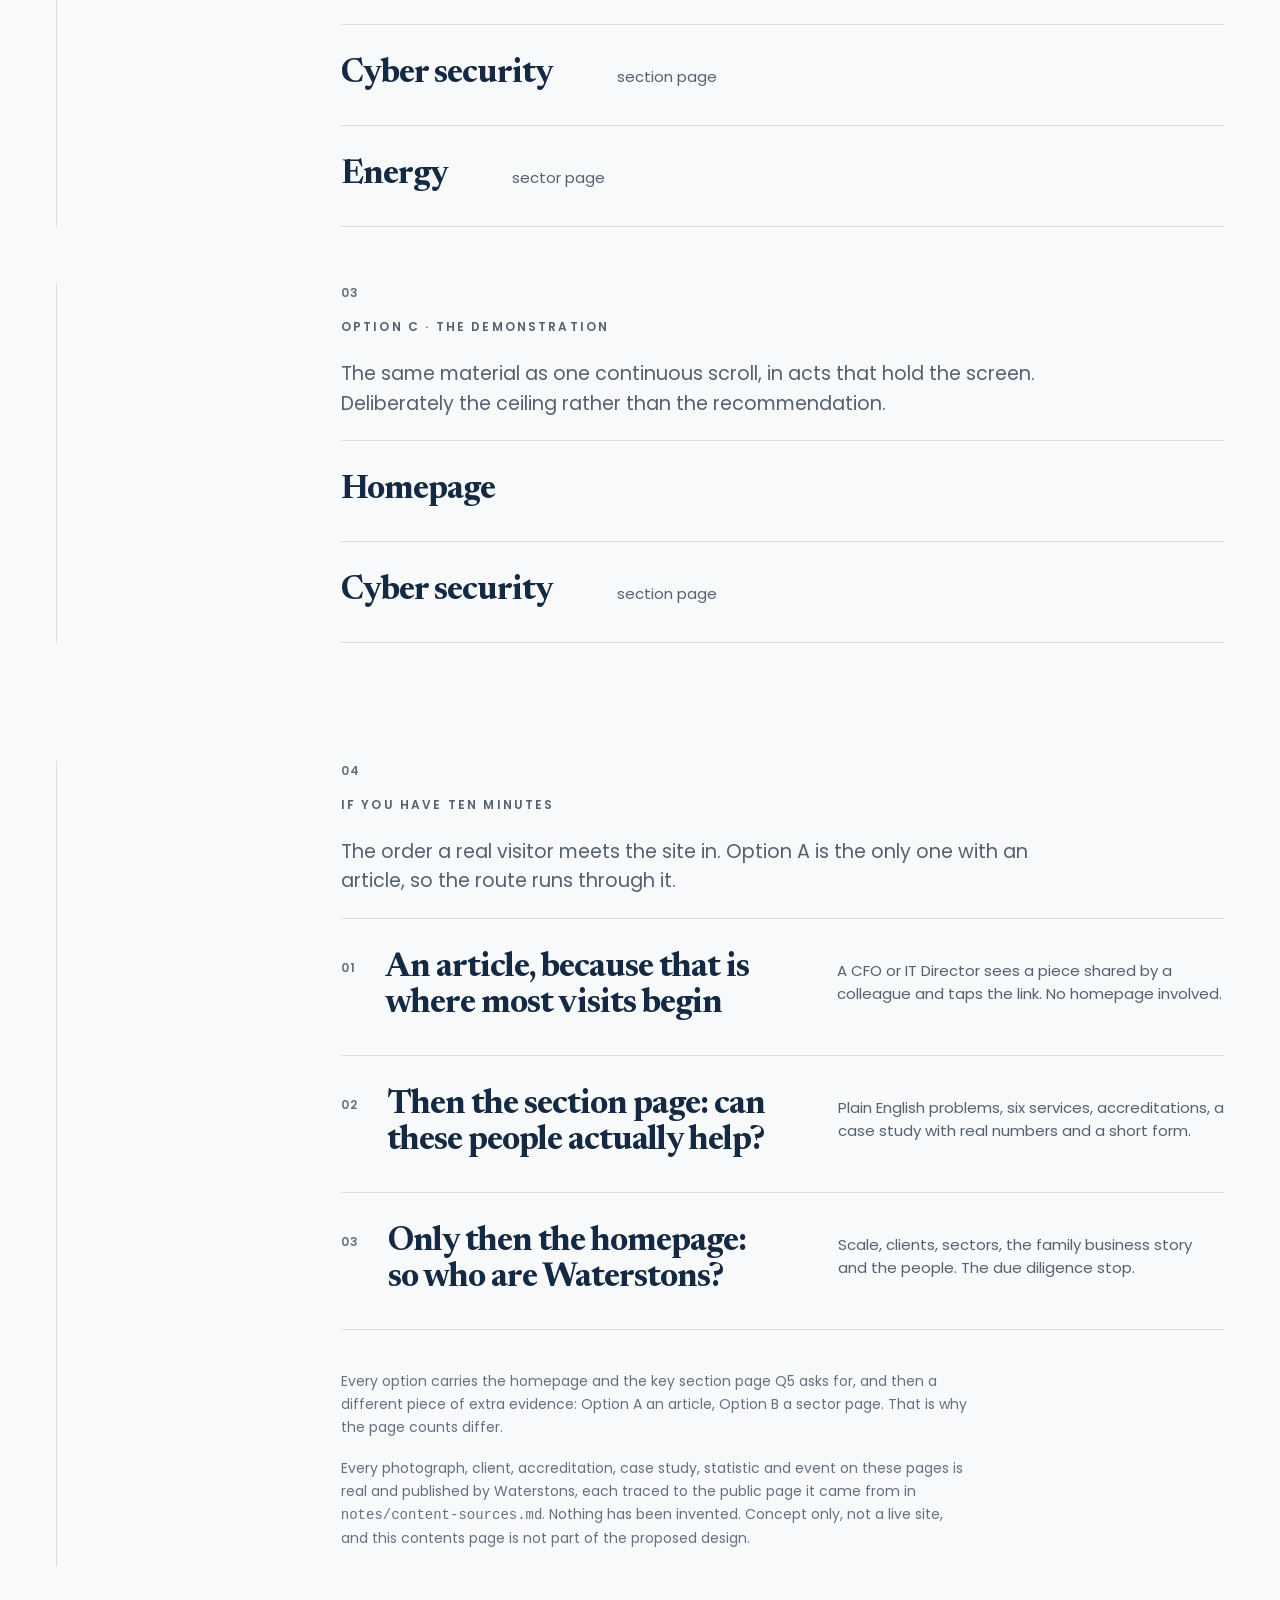
==== commit 4d372bc0: "Entry page: the header button goes to Option A It said Option B, which is the recommendation but not" ====
--- a/index.html
+++ b/index.html
@@ -17,7 +17,7 @@
   <div class="w-header__in">
     <span class="w-header__logo"><img src="assets/brand/logo.svg" alt="Waterstons" width="361" height="70"></span>
     <div class="w-header__tools" style="margin-left:auto">
-      <a class="w-btn w-btn--ghost w-btn--sm" href="b/site/index.html"><span class="w-btn__l">Go to Option B</span></a>
+      <a class="w-btn w-btn--ghost w-btn--sm" href="site/index.html"><span class="w-btn__l">Go to Option A</span></a>
     </div>
   </div>
 </header>
--- a/assets/css/site.css
+++ b/assets/css/site.css
@@ -111,15 +111,63 @@
   display:flex;align-items:center;gap:clamp(1rem,3vw,2.5rem)}
 .w-header__logo{flex:none;width:150px;display:flex;align-items:center;min-height:44px}
 .w-nav{display:flex;align-items:center;gap:clamp(1rem,2vw,1.9rem);margin-left:auto}
+/* ---- The menu, for every width where the nav is not there ---- */
+.w-menu{position:fixed;inset:0;z-index:200;background:var(--ground,#fff);overflow-y:auto;
+  padding:18px clamp(1rem,4vw,2.4rem) 40px}
+.w-menu[hidden]{display:none}
+.w-menu__in{max-width:640px;margin-inline:auto}
+.w-menu__top{display:flex;align-items:center;justify-content:space-between;
+  padding-bottom:14px;border-bottom:1px solid var(--rule)}
+.w-menu__h{display:block;margin:26px 0 2px;font-size:12px;font-weight:600;letter-spacing:.11em;
+  text-transform:uppercase;color:var(--ink-faint)}
+.w-menu__a{display:flex;align-items:center;min-height:52px;padding:6px 2px;
+  border-bottom:1px solid var(--rule);text-decoration:none}
+.w-menu__a .w-menu__t{font-family:var(--font-display,inherit);font-size:24px;color:var(--ink)}
+.w-menu__a--sub .w-menu__t{font-family:inherit;font-size:16px;font-weight:500;color:var(--ink-mute)}
+.w-menu__a:hover .w-menu__t,.w-menu__a:focus-visible .w-menu__t{color:var(--ink)}
 .w-nav__link{position:relative;font-size:15px;font-weight:500;text-decoration:none;
   padding:.35rem 0;white-space:nowrap;color:var(--ink-mute);transition:color .3s var(--ease)}
 .w-nav__link:hover,.w-nav__link[aria-current="page"]{color:var(--ink)}
+
+/* ---- Nav dropdowns ----
+   The nav item stays a real link, so it works with no JavaScript and goes
+   somewhere useful on its own. The chevron beside it is a separate disclosure
+   button that opens the panel, which keeps one control doing one job and means
+   a touch user is never forced to guess whether tapping navigates or opens.
+   The panel also opens on hover and on focus-within, so pointer and keyboard
+   both reach it before any script has run. */
+.w-has{position:relative;display:flex;align-items:center;gap:2px}
+.w-nav__b{display:inline-flex;align-items:center;justify-content:center;
+  min-width:24px;min-height:24px;padding:0;border:0;background:none;cursor:pointer;
+  color:var(--ink-mute);border-radius:6px;transition:color .2s var(--ease),transform .25s var(--ease)}
+.w-nav__b:hover{color:var(--ink)}
+.w-nav__b[aria-expanded="true"]{color:var(--ink);transform:rotate(180deg)}
+.w-drop{position:absolute;top:calc(100% + 14px);left:-18px;z-index:120;
+  min-width:392px;max-width:min(92vw,470px);padding:10px;
+  background:#fff;border:1px solid var(--rule);border-radius:16px;
+  box-shadow:0 26px 60px rgba(15,31,52,.16)}
+.w-drop[hidden]{display:none}
+.w-drop__in{display:grid;gap:2px}
+.w-drop__a{display:grid;gap:3px;padding:11px 13px;border-radius:11px;text-decoration:none;
+  min-height:24px;transition:background-color .18s var(--ease)}
+.w-drop__a:hover,.w-drop__a:focus-visible{background:var(--wash,#f3f5f7)}
+.w-drop__t{font-weight:600;font-size:15px;color:var(--ink)}
+.w-drop__d{font-size:13px;line-height:1.45;color:var(--ink-mute)}
+/* Before the script runs, and for anyone it never runs for, hover and keyboard
+   focus still open it. [hidden] is removed by the script once it takes over. */
+html:not([data-drop-js]) .w-has:hover .w-drop,
+html:not([data-drop-js]) .w-has:focus-within .w-drop{display:block}
+@media (prefers-reduced-motion:reduce){.w-nav__b{transition:none}}
 .w-header__tools{display:flex;align-items:center;gap:.4rem;flex:none}
 .w-icon{display:inline-flex;align-items:center;justify-content:center;gap:.3rem;
   min-width:44px;min-height:44px;padding:0 .6rem;border-radius:999px;cursor:pointer;
   border:1px solid transparent;background:transparent;font:inherit;font-size:14px;
   font-weight:500;color:var(--ink-mute);transition:color .25s var(--ease)}
 .w-icon:hover{color:var(--ink)}
+/* Shown only below 1000px, where .w-nav is hidden. One or the other, never both.
+   This must sit AFTER .w-icon: same specificity, so source order decides, and
+   above it the button stayed visible next to a nav that was already there. */
+.w-icon--menu{display:none}
 
 /* ---------- Buttons ---------- */
 .w-btn{position:relative;display:inline-flex;align-items:center;gap:10px;
@@ -531,6 +579,7 @@
 }
 @media (max-width:999px){
   .w-nav{display:none}
+  .w-icon--menu{display:inline-flex}
   .w-think{position:static;max-width:none;margin:22px 0 0}
   .w-sec{min-height:0;padding-block:clamp(3.5rem,10vw,5rem)}
 }
